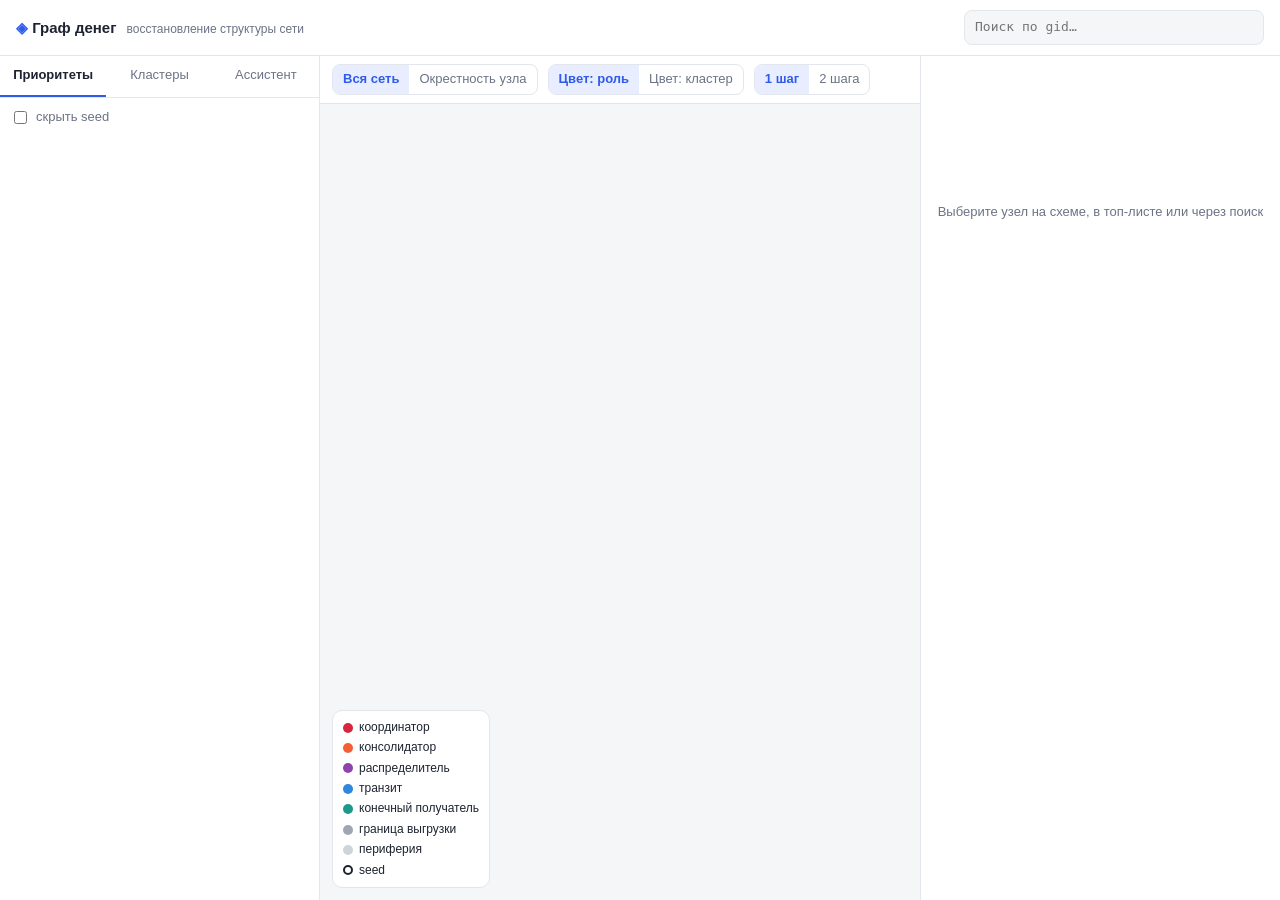
==== frontend/index.html @ f1ef5181 "MVP: пайплайн ролей, FastAPI + PostgreSQL, интерфейс графа" ====
<!doctype html>
<html lang="ru">
<head>
<meta charset="utf-8">
<meta name="viewport" content="width=device-width, initial-scale=1">
<title>Граф денег — AML</title>
<link rel="stylesheet" href="style.css">
</head>
<body>
<header>
  <div class="brand"><span class="logo">◈</span> Граф денег <small>восстановление структуры сети</small></div>
  <div id="stats" class="stats"></div>
  <div class="search">
    <input id="search" placeholder="Поиск по gid…" autocomplete="off">
    <div id="search-results" class="dropdown hidden"></div>
  </div>
</header>

<main>
  <aside class="left">
    <nav class="tabs">
      <button data-tab="top" class="active">Приоритеты</button>
      <button data-tab="clusters">Кластеры</button>
      <button data-tab="chat">Ассистент</button>
    </nav>
    <section id="tab-top" class="tab active">
      <label class="chk"><input type="checkbox" id="hide-seed"> скрыть seed</label>
      <ol id="top-list" class="list"></ol>
    </section>
    <section id="tab-clusters" class="tab">
      <button id="btn-resilience" class="btn wide">Устойчивость: убрать топ-10</button>
      <div id="resilience"></div>
      <div id="cluster-list" class="list"></div>
    </section>
    <section id="tab-chat" class="tab">
      <div id="chat-log" class="chat-log">
        <div class="msg bot">Спросите про сеть: «кто собирает деньги с seed …?», «опиши кластер 2», «что будет, если заблокировать топ-5?»</div>
      </div>
      <form id="chat-form" class="chat-form">
        <input id="chat-input" placeholder="Вопрос по графу…" autocomplete="off">
        <button class="btn">→</button>
      </form>
    </section>
  </aside>

  <section class="center">
    <div class="toolbar">
      <div class="seg" id="mode">
        <button data-mode="full" class="active">Вся сеть</button>
        <button data-mode="ego">Окрестность узла</button>
      </div>
      <div class="seg" id="color-by">
        <button data-c="role" class="active">Цвет: роль</button>
        <button data-c="cluster">Цвет: кластер</button>
      </div>
      <div class="seg" id="hops">
        <button data-h="1" class="active">1 шаг</button>
        <button data-h="2">2 шага</button>
      </div>
      <span id="graph-hint" class="hint"></span>
    </div>
    <div id="cy"></div>
    <div id="legend" class="legend"></div>
  </section>

  <aside class="right" id="card">
    <div class="empty">Выберите узел на схеме, в топ-листе или через поиск</div>
  </aside>
</main>

<script src="vendor/cytoscape.min.js"></script>
<script src="app.js"></script>
</body>
</html>
---- frontend/style.css ----
:root {
  --bg: #f5f6f8; --panel: #ffffff; --ink: #1d2330; --muted: #6b7385; --line: #e3e6ec;
  --accent: #2f5bea; --accent-soft: #e8eeff; --warn: #b54708; --radius: 10px;
  --font: -apple-system, BlinkMacSystemFont, "Segoe UI", Roboto, "Helvetica Neue", Arial, sans-serif;
  --mono: ui-monospace, SFMono-Regular, Menlo, Consolas, monospace;
}
@media (prefers-color-scheme: dark) {
  :root { --bg: #0f1218; --panel: #171b23; --ink: #e6e9ef; --muted: #8b93a7; --line: #262c38;
          --accent: #6d8bff; --accent-soft: #1e2640; --warn: #f79009; }
}
* { box-sizing: border-box; }
html, body { height: 100%; margin: 0; }
body { font: 13px/1.45 var(--font); background: var(--bg); color: var(--ink); display: flex; flex-direction: column; }
button { font: inherit; color: inherit; cursor: pointer; }
input { font: inherit; color: var(--ink); }

header { display: flex; align-items: center; gap: 20px; padding: 10px 16px; background: var(--panel);
         border-bottom: 1px solid var(--line); }
.brand { font-weight: 650; font-size: 15px; white-space: nowrap; }
.brand small { font-weight: 400; color: var(--muted); margin-left: 6px; font-size: 12px; }
.logo { color: var(--accent); }
.stats { display: flex; gap: 14px; color: var(--muted); flex: 1; flex-wrap: wrap; }
.stats b { color: var(--ink); font-variant-numeric: tabular-nums; }
.search { position: relative; width: 300px; }
.search input { width: 100%; padding: 7px 10px; border: 1px solid var(--line); border-radius: 8px; background: var(--bg); font-family: var(--mono); }
.dropdown { position: absolute; top: 36px; left: 0; right: 0; background: var(--panel); border: 1px solid var(--line);
            border-radius: 8px; box-shadow: 0 8px 24px rgba(0,0,0,.12); z-index: 20; max-height: 360px; overflow: auto; }
.dropdown div { padding: 6px 10px; cursor: pointer; display: flex; justify-content: space-between; gap: 8px; }
.dropdown div:hover { background: var(--accent-soft); }
.hidden { display: none; }

main { flex: 1; display: grid; grid-template-columns: 320px 1fr 360px; min-height: 0; }
aside { background: var(--panel); overflow: auto; min-height: 0; }
aside.left { border-right: 1px solid var(--line); display: flex; flex-direction: column; }
aside.right { border-left: 1px solid var(--line); padding: 16px; }
.center { position: relative; display: flex; flex-direction: column; min-height: 0; }
#cy { flex: 1; min-height: 0; }

.tabs { display: flex; border-bottom: 1px solid var(--line); position: sticky; top: 0; background: var(--panel); z-index: 2; }
.tabs button { flex: 1; padding: 10px; border: 0; background: none; color: var(--muted); border-bottom: 2px solid transparent; }
.tabs button.active { color: var(--ink); border-bottom-color: var(--accent); font-weight: 600; }
.tab { display: none; padding: 10px; flex: 1; min-height: 0; }
.tab.active { display: flex; flex-direction: column; gap: 8px; }
.chk { color: var(--muted); display: flex; gap: 6px; align-items: center; }

.list { list-style: none; margin: 0; padding: 0; display: flex; flex-direction: column; gap: 6px; }
.item { padding: 8px 10px; border: 1px solid var(--line); border-radius: var(--radius); cursor: pointer; }
.item:hover, .item.sel { border-color: var(--accent); background: var(--accent-soft); }
.item .row { display: flex; align-items: center; gap: 8px; }
.item .rank { color: var(--muted); font-variant-numeric: tabular-nums; width: 22px; }
.item .gid { font-family: var(--mono); font-size: 12px; }
.item .score { margin-left: auto; font-variant-numeric: tabular-nums; font-weight: 600; }
.item .why { color: var(--muted); font-size: 12px; margin-top: 4px; display: -webkit-box; -webkit-line-clamp: 2; -webkit-box-orient: vertical; overflow: hidden; }
.badge { display: inline-block; padding: 1px 7px; border-radius: 999px; font-size: 11px; font-weight: 600; color: #fff; white-space: nowrap; }
.badge.seed { background: transparent; color: var(--ink); border: 1.5px solid var(--ink); }

.toolbar { display: flex; gap: 10px; padding: 8px 12px; align-items: center; border-bottom: 1px solid var(--line); background: var(--panel); flex-wrap: wrap; }
.seg { display: inline-flex; border: 1px solid var(--line); border-radius: 8px; overflow: hidden; }
.seg button { border: 0; background: none; padding: 5px 10px; color: var(--muted); }
.seg button.active { background: var(--accent-soft); color: var(--accent); font-weight: 600; }
.hint { color: var(--muted); margin-left: auto; }
.legend { position: absolute; left: 12px; bottom: 12px; background: var(--panel); border: 1px solid var(--line);
          border-radius: var(--radius); padding: 8px 10px; display: flex; flex-direction: column; gap: 3px; font-size: 12px; max-height: 45%; overflow: auto; }
.legend span { display: flex; align-items: center; gap: 6px; }
.legend i { width: 10px; height: 10px; border-radius: 50%; display: inline-block; }

.btn { border: 1px solid var(--accent); background: var(--accent); color: #fff; border-radius: 8px; padding: 6px 12px; }
.btn.ghost { background: none; color: var(--accent); }
.btn.wide { width: 100%; }
.btn:disabled { opacity: .5; cursor: wait; }

.empty { color: var(--muted); text-align: center; margin-top: 40%; }
.card h2 { font-family: var(--mono); font-size: 14px; margin: 0 0 6px; word-break: break-all; }
.card .tags { display: flex; gap: 6px; flex-wrap: wrap; margin-bottom: 10px; }
.card .evidence { background: var(--bg); border-left: 3px solid var(--accent); padding: 8px 10px; border-radius: 6px; margin: 8px 0 12px; }
.card .caveat { color: var(--warn); font-size: 12px; margin: -4px 0 10px; }
.metrics { display: grid; grid-template-columns: 1fr 1fr; gap: 6px; margin-bottom: 12px; }
.metrics div { background: var(--bg); border-radius: 8px; padding: 6px 8px; }
.metrics small { display: block; color: var(--muted); font-size: 11px; }
.metrics b { font-variant-numeric: tabular-nums; }
.card h3 { font-size: 12px; text-transform: uppercase; letter-spacing: .04em; color: var(--muted); margin: 14px 0 6px; }
.flows { display: flex; flex-direction: column; gap: 2px; }
.flow { display: flex; gap: 6px; align-items: center; padding: 3px 4px; border-radius: 6px; cursor: pointer; }
.flow:hover { background: var(--accent-soft); }
.flow .gid { font-family: var(--mono); font-size: 11.5px; }
.flow .amt { margin-left: auto; font-variant-numeric: tabular-nums; }
.bars { display: flex; align-items: flex-end; gap: 2px; height: 48px; margin-top: 4px; }
.bars div { flex: 1; border-radius: 2px 2px 0 0; min-height: 1px; }
.ai { background: var(--accent-soft); border-radius: 8px; padding: 10px; white-space: pre-wrap; margin-top: 8px; }

.chat-log { flex: 1; overflow: auto; display: flex; flex-direction: column; gap: 8px; min-height: 200px; }
.msg { padding: 8px 10px; border-radius: 10px; max-width: 95%; white-space: pre-wrap; }
.msg.user { background: var(--accent); color: #fff; align-self: flex-end; }
.msg.bot { background: var(--bg); }
.msg .trace { color: var(--muted); font-size: 11px; margin-top: 4px; }
.msg a, .ai a { color: var(--accent); cursor: pointer; font-family: var(--mono); }
.chat-form { display: flex; gap: 6px; }
.chat-form input { flex: 1; padding: 7px 10px; border: 1px solid var(--line); border-radius: 8px; background: var(--bg); }
.res { background: var(--bg); border-radius: 8px; padding: 8px 10px; font-size: 12px; }
.res b { font-variant-numeric: tabular-nums; }
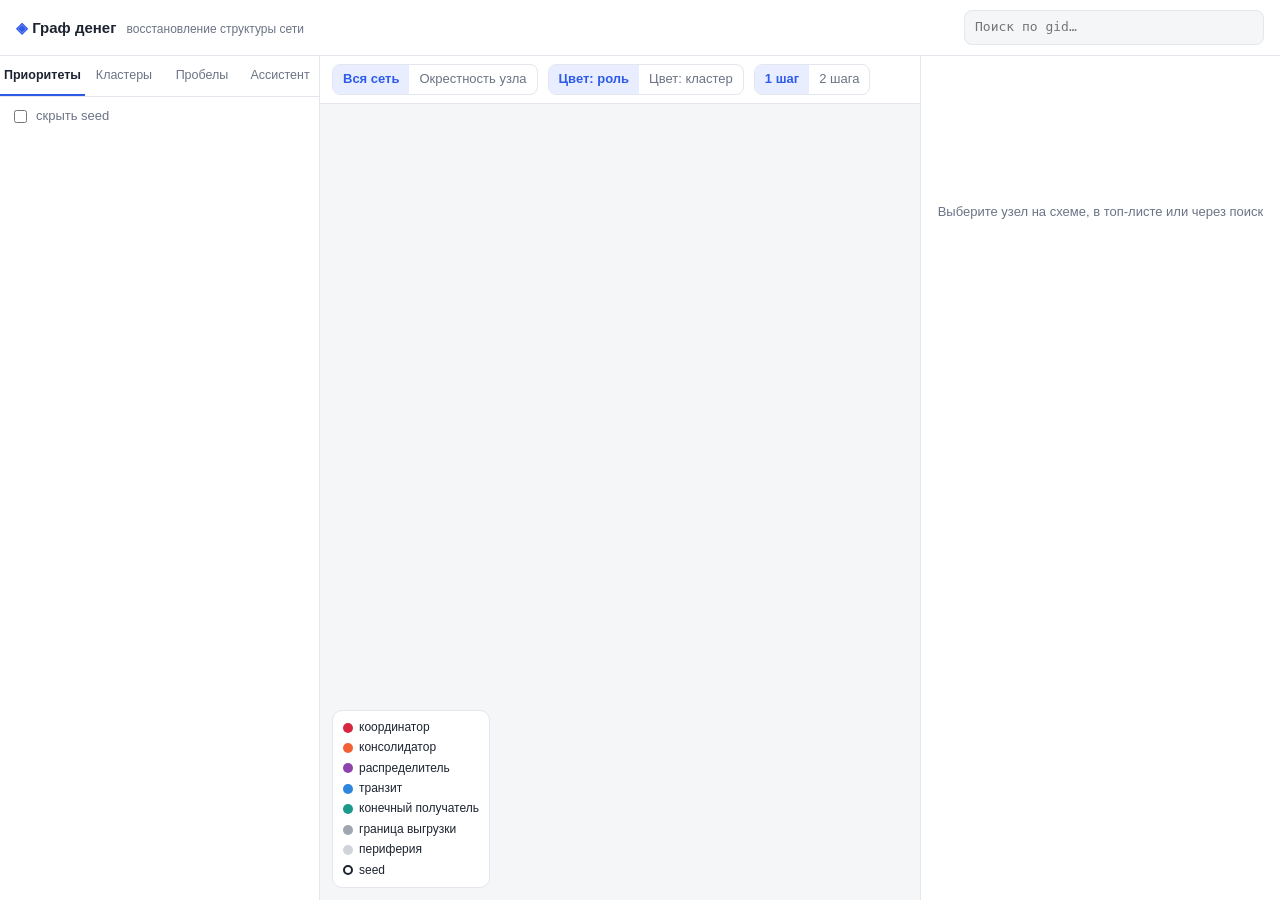
==== commit d0bade25: "Сборщики 2-го уровня, возвратные потоки, оценка полноты, схема решения" ====
--- a/frontend/index.html
+++ b/frontend/index.html
@@ -21,6 +21,7 @@
     <nav class="tabs">
       <button data-tab="top" class="active">Приоритеты</button>
       <button data-tab="clusters">Кластеры</button>
+      <button data-tab="gaps">Пробелы</button>
       <button data-tab="chat">Ассистент</button>
     </nav>
     <section id="tab-top" class="tab active">
@@ -31,6 +32,10 @@
       <button id="btn-resilience" class="btn wide">Устойчивость: убрать топ-10</button>
       <div id="resilience"></div>
       <div id="cluster-list" class="list"></div>
+    </section>
+    <section id="tab-gaps" class="tab">
+      <div class="note">Какие данные запросить следующими, чтобы закрыть белые пятна выгрузки</div>
+      <div id="gaps-list" class="list"></div>
     </section>
     <section id="tab-chat" class="tab">
       <div id="chat-log" class="chat-log">
--- a/frontend/style.css
+++ b/frontend/style.css
@@ -98,3 +98,8 @@
 .chat-form input { flex: 1; padding: 7px 10px; border: 1px solid var(--line); border-radius: 8px; background: var(--bg); }
 .res { background: var(--bg); border-radius: 8px; padding: 8px 10px; font-size: 12px; }
 .res b { font-variant-numeric: tabular-nums; }
+
+.tabs button { padding: 10px 4px; font-size: 12.5px; }
+.note { color: var(--muted); font-size: 12px; }
+.req { font-size: 11px; font-weight: 600; color: var(--warn); }
+.cyc { font-family: var(--mono); font-size: 11px; background: var(--bg); border-radius: 6px; padding: 5px 7px; margin-bottom: 4px; word-break: break-all; }
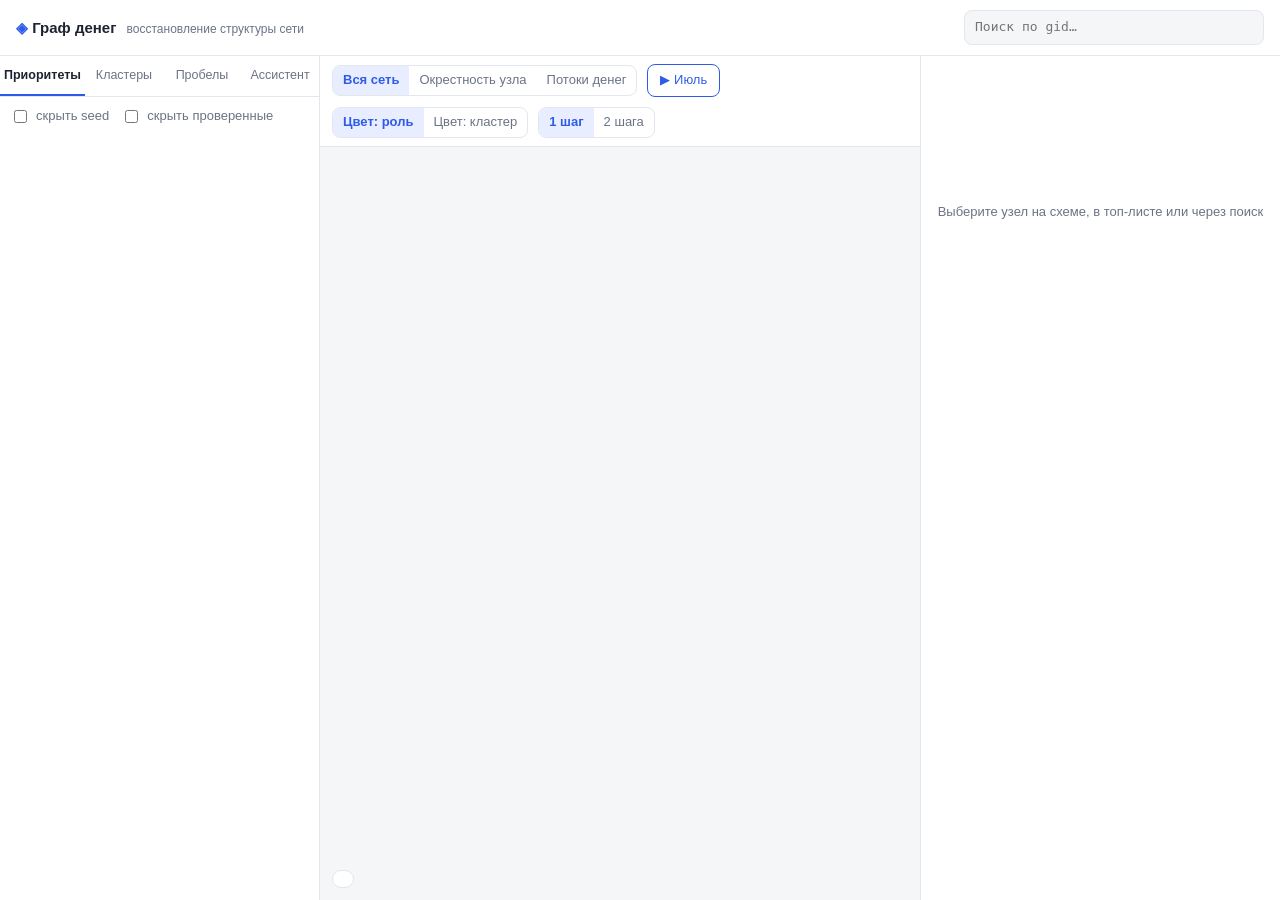
==== commit 916ea3e7: "Устойчивость ролей, валидация, тесты, маршруты, аномалии, проигрыватель, санкей, отметки, режим без " ====
--- a/frontend/index.html
+++ b/frontend/index.html
@@ -25,7 +25,11 @@
       <button data-tab="chat">Ассистент</button>
     </nav>
     <section id="tab-top" class="tab active">
-      <label class="chk"><input type="checkbox" id="hide-seed"> скрыть seed</label>
+      <div style="display:flex;gap:12px;flex-wrap:wrap">
+        <label class="chk"><input type="checkbox" id="hide-seed"> скрыть seed</label>
+        <label class="chk"><input type="checkbox" id="hide-marked"> скрыть проверенные</label>
+      </div>
+      <div id="marks-summary" class="note"></div>
       <ol id="top-list" class="list"></ol>
     </section>
     <section id="tab-clusters" class="tab">
@@ -53,7 +57,9 @@
       <div class="seg" id="mode">
         <button data-mode="full" class="active">Вся сеть</button>
         <button data-mode="ego">Окрестность узла</button>
+        <button data-mode="flows">Потоки денег</button>
       </div>
+      <button class="btn ghost" id="btn-play" title="Проиграть июль по дням">▶ Июль</button>
       <div class="seg" id="color-by">
         <button data-c="role" class="active">Цвет: роль</button>
         <button data-c="cluster">Цвет: кластер</button>
@@ -65,6 +71,15 @@
       <span id="graph-hint" class="hint"></span>
     </div>
     <div id="cy"></div>
+    <div id="sankey" class="sankey hidden"></div>
+    <div id="player" class="player hidden">
+      <button class="btn" id="pl-toggle">▶</button>
+      <input type="range" id="pl-day" min="1" max="31" value="1">
+      <b id="pl-label">1 июля</b>
+      <label class="chk"><input type="checkbox" id="pl-cum"> накопительно</label>
+      <span id="pl-stats" class="hint"></span>
+      <button class="btn ghost" id="pl-close">✕</button>
+    </div>
     <div id="legend" class="legend"></div>
   </section>
 
--- a/frontend/style.css
+++ b/frontend/style.css
@@ -103,3 +103,33 @@
 .note { color: var(--muted); font-size: 12px; }
 .req { font-size: 11px; font-weight: 600; color: var(--warn); }
 .cyc { font-family: var(--mono); font-size: 11px; background: var(--bg); border-radius: 6px; padding: 5px 7px; margin-bottom: 4px; word-break: break-all; }
+
+/* разложение приоритета */
+.decomp { display: flex; flex-direction: column; gap: 4px; margin: 4px 0 12px; }
+.decomp .r { display: grid; grid-template-columns: 130px 1fr 42px; gap: 8px; align-items: center; font-size: 12px; }
+.decomp .t { height: 10px; background: var(--bg); border-radius: 5px; overflow: hidden; }
+.decomp .t i { display: block; height: 100%; border-radius: 5px; }
+.decomp .v { text-align: right; font-variant-numeric: tabular-nums; color: var(--muted); }
+.stab { font-size: 12px; margin: -4px 0 10px; }
+.stab b { font-variant-numeric: tabular-nums; }
+/* отметки аналитика */
+.markbox { border: 1px dashed var(--line); border-radius: 10px; padding: 8px; margin: 10px 0; display: flex; flex-direction: column; gap: 6px; }
+.markbox .row { display: flex; gap: 6px; flex-wrap: wrap; }
+.markbox button { font-size: 12px; padding: 4px 9px; border-radius: 7px; border: 1px solid var(--line); background: var(--panel); }
+.markbox button.on.confirmed { background: #1b998b; color: #fff; border-color: #1b998b; }
+.markbox button.on.review { background: #b54708; color: #fff; border-color: #b54708; }
+.markbox button.on.rejected { background: #6b7385; color: #fff; border-color: #6b7385; }
+.markbox input { padding: 5px 8px; border: 1px solid var(--line); border-radius: 7px; background: var(--bg); }
+.mk { font-size: 13px; }
+/* проигрыватель */
+.player { position: absolute; left: 50%; transform: translateX(-50%); bottom: 14px; background: var(--panel); border: 1px solid var(--line);
+          border-radius: 12px; padding: 8px 12px; display: flex; gap: 10px; align-items: center; box-shadow: 0 6px 24px rgba(0,0,0,.12); z-index: 5; }
+.player input[type=range] { width: 260px; }
+.player #pl-label { min-width: 70px; font-variant-numeric: tabular-nums; }
+/* санкей */
+.sankey { position: absolute; inset: 49px 0 0 0; background: var(--panel); z-index: 4; overflow: auto; }
+.sankey svg { display: block; }
+.sankey text { fill: var(--ink); font-size: 11px; }
+.sankey .muted { fill: var(--muted); }
+.sankey path:hover { opacity: .85 !important; }
+.player.hidden, .sankey.hidden { display: none; }
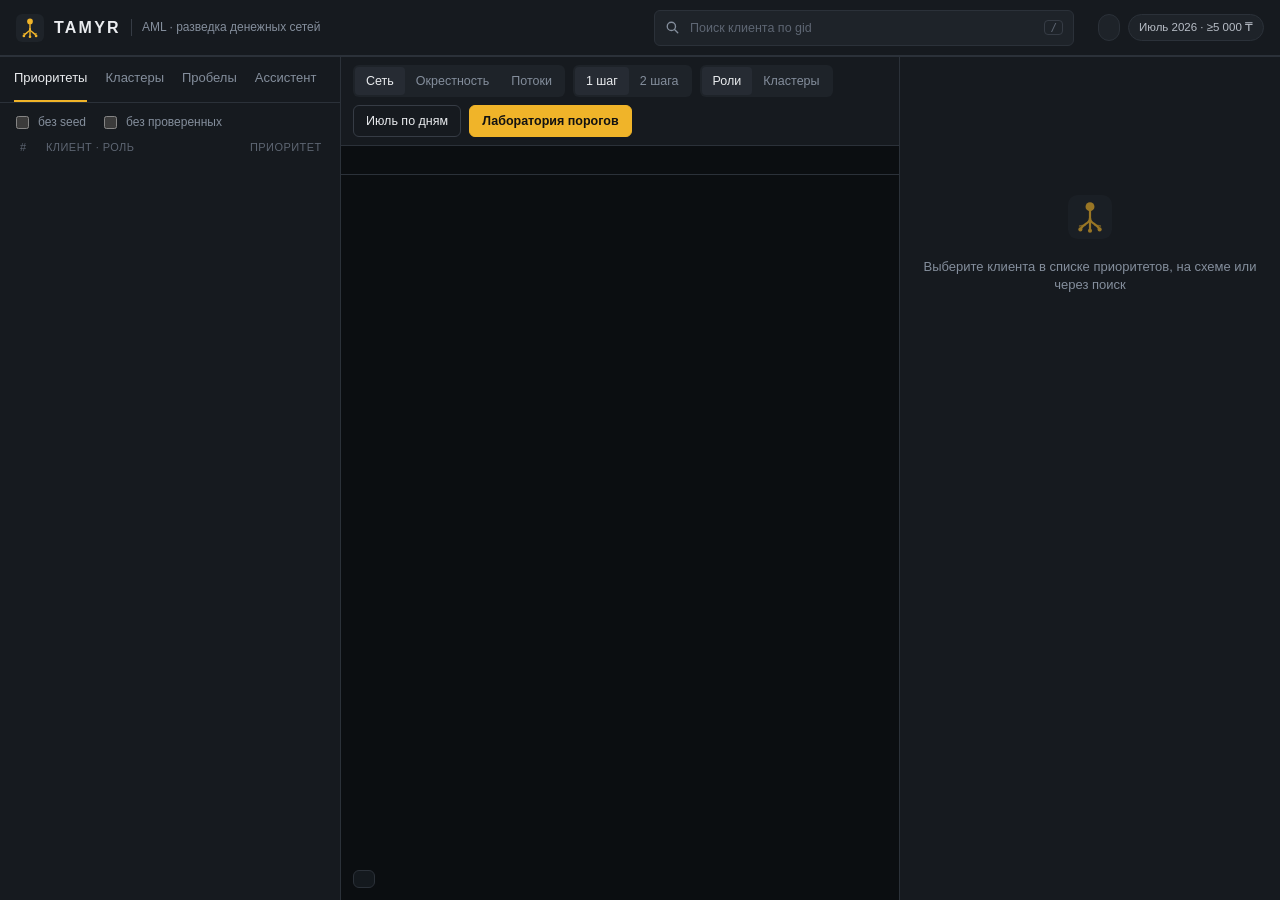
==== commit cf0de56d: "Tamyr: новый дизайн, досье клиента, лаборатория порогов, README" ====
--- a/frontend/index.html
+++ b/frontend/index.html
@@ -3,21 +3,33 @@
 <head>
 <meta charset="utf-8">
 <meta name="viewport" content="width=device-width, initial-scale=1">
-<title>Граф денег — AML</title>
+<title>Tamyr — разведка денежных сетей</title>
+<link rel="icon" href="logo.svg">
 <link rel="stylesheet" href="style.css">
 </head>
 <body>
-<header>
-  <div class="brand"><span class="logo">◈</span> Граф денег <small>восстановление структуры сети</small></div>
-  <div id="stats" class="stats"></div>
+<header class="topbar">
+  <a class="brand" href="/">
+    <img src="logo.svg" alt="" width="28" height="28">
+    <span class="word">TAMYR</span>
+    <span class="sub">AML · разведка денежных сетей</span>
+  </a>
   <div class="search">
-    <input id="search" placeholder="Поиск по gid…" autocomplete="off">
+    <svg viewBox="0 0 20 20" width="15" height="15"><circle cx="8.5" cy="8.5" r="5.5" fill="none" stroke="currentColor" stroke-width="1.8"/><path d="M13 13l4 4" stroke="currentColor" stroke-width="1.8" stroke-linecap="round"/></svg>
+    <input id="search" placeholder="Поиск клиента по gid" autocomplete="off">
+    <kbd>/</kbd>
     <div id="search-results" class="dropdown hidden"></div>
+  </div>
+  <div class="top-right">
+    <span id="storage" class="chip"></span>
+    <span class="chip period">Июль 2026 · ≥5 000 ₸</span>
   </div>
 </header>
 
+<div id="stats" class="ticker"></div>
+
 <main>
-  <aside class="left">
+  <aside class="left panel">
     <nav class="tabs">
       <button data-tab="top" class="active">Приоритеты</button>
       <button data-tab="clusters">Кластеры</button>
@@ -25,69 +37,82 @@
       <button data-tab="chat">Ассистент</button>
     </nav>
     <section id="tab-top" class="tab active">
-      <div style="display:flex;gap:12px;flex-wrap:wrap">
-        <label class="chk"><input type="checkbox" id="hide-seed"> скрыть seed</label>
-        <label class="chk"><input type="checkbox" id="hide-marked"> скрыть проверенные</label>
+      <div class="filters">
+        <label class="chk"><input type="checkbox" id="hide-seed"> без seed</label>
+        <label class="chk"><input type="checkbox" id="hide-marked"> без проверенных</label>
+        <span id="marks-summary" class="note"></span>
       </div>
-      <div id="marks-summary" class="note"></div>
+      <div class="list-head"><span>#</span><span>Клиент · роль</span><span>Приоритет</span></div>
       <ol id="top-list" class="list"></ol>
     </section>
     <section id="tab-clusters" class="tab">
-      <button id="btn-resilience" class="btn wide">Устойчивость: убрать топ-10</button>
+      <button id="btn-resilience" class="btn wide">Устойчивость сети: заблокировать топ-10</button>
       <div id="resilience"></div>
       <div id="cluster-list" class="list"></div>
     </section>
     <section id="tab-gaps" class="tab">
-      <div class="note">Какие данные запросить следующими, чтобы закрыть белые пятна выгрузки</div>
+      <div class="note">Какие выгрузки запросить следующими, чтобы закрыть белые пятна</div>
       <div id="gaps-list" class="list"></div>
     </section>
     <section id="tab-chat" class="tab">
       <div id="chat-log" class="chat-log">
-        <div class="msg bot">Спросите про сеть: «кто собирает деньги с seed …?», «опиши кластер 2», «что будет, если заблокировать топ-5?»</div>
+        <div class="msg bot">Задайте вопрос по графу. Например: «кто собирает деньги с seed …», «опиши кластер 2», «что будет, если заблокировать топ-5». Ответы строятся только на функциях графа.</div>
       </div>
       <form id="chat-form" class="chat-form">
-        <input id="chat-input" placeholder="Вопрос по графу…" autocomplete="off">
-        <button class="btn">→</button>
+        <input id="chat-input" placeholder="Вопрос по сети…" autocomplete="off">
+        <button class="btn">Отправить</button>
       </form>
     </section>
   </aside>
 
-  <section class="center">
+  <section class="center panel">
     <div class="toolbar">
       <div class="seg" id="mode">
-        <button data-mode="full" class="active">Вся сеть</button>
-        <button data-mode="ego">Окрестность узла</button>
-        <button data-mode="flows">Потоки денег</button>
-      </div>
-      <button class="btn ghost" id="btn-play" title="Проиграть июль по дням">▶ Июль</button>
-      <div class="seg" id="color-by">
-        <button data-c="role" class="active">Цвет: роль</button>
-        <button data-c="cluster">Цвет: кластер</button>
+        <button data-mode="full" class="active">Сеть</button>
+        <button data-mode="ego">Окрестность</button>
+        <button data-mode="flows">Потоки</button>
       </div>
       <div class="seg" id="hops">
         <button data-h="1" class="active">1 шаг</button>
         <button data-h="2">2 шага</button>
       </div>
-      <span id="graph-hint" class="hint"></span>
+      <div class="seg" id="color-by">
+        <button data-c="role" class="active">Роли</button>
+        <button data-c="cluster">Кластеры</button>
+      </div>
+      <span class="sep"></span>
+      <button class="btn ghost" id="btn-play">Июль по дням</button>
+      <button class="btn accent" id="btn-lab">Лаборатория порогов</button>
     </div>
+    <div id="graph-hint" class="hint-bar"></div>
     <div id="cy"></div>
     <div id="sankey" class="sankey hidden"></div>
+    <div id="lab" class="lab hidden">
+      <div class="lab-head"><b>Лаборатория порогов</b><span class="note">правила те же, что в пайплайне · пересчёт ≈50 мс</span>
+        <button class="btn ghost sm" id="lab-reset">Сбросить</button><button class="btn ghost sm" id="lab-close">Закрыть</button></div>
+      <div id="lab-knobs" class="lab-knobs"></div>
+      <div id="lab-result" class="lab-result"></div>
+    </div>
     <div id="player" class="player hidden">
-      <button class="btn" id="pl-toggle">▶</button>
+      <button class="btn accent" id="pl-toggle">Играть</button>
       <input type="range" id="pl-day" min="1" max="31" value="1">
       <b id="pl-label">1 июля</b>
       <label class="chk"><input type="checkbox" id="pl-cum"> накопительно</label>
-      <span id="pl-stats" class="hint"></span>
-      <button class="btn ghost" id="pl-close">✕</button>
+      <span id="pl-stats" class="note"></span>
+      <button class="btn ghost sm" id="pl-close">Закрыть</button>
     </div>
     <div id="legend" class="legend"></div>
   </section>
 
-  <aside class="right" id="card">
-    <div class="empty">Выберите узел на схеме, в топ-листе или через поиск</div>
+  <aside class="right panel" id="card">
+    <div class="empty">
+      <img src="logo.svg" width="44" height="44" alt="">
+      <p>Выберите клиента в списке приоритетов, на схеме или через поиск</p>
+    </div>
   </aside>
 </main>
 
+<div id="tip" class="tip hidden"></div>
 <script src="vendor/cytoscape.min.js"></script>
 <script src="app.js"></script>
 </body>
--- a/frontend/style.css
+++ b/frontend/style.css
@@ -1,135 +1,209 @@
+/* Tamyr — тёмная «торговая» тема: плотные таблицы, моноширинные цифры, один янтарный акцент. */
 :root {
-  --bg: #f5f6f8; --panel: #ffffff; --ink: #1d2330; --muted: #6b7385; --line: #e3e6ec;
-  --accent: #2f5bea; --accent-soft: #e8eeff; --warn: #b54708; --radius: 10px;
-  --font: -apple-system, BlinkMacSystemFont, "Segoe UI", Roboto, "Helvetica Neue", Arial, sans-serif;
-  --mono: ui-monospace, SFMono-Regular, Menlo, Consolas, monospace;
-}
-@media (prefers-color-scheme: dark) {
-  :root { --bg: #0f1218; --panel: #171b23; --ink: #e6e9ef; --muted: #8b93a7; --line: #262c38;
-          --accent: #6d8bff; --accent-soft: #1e2640; --warn: #f79009; }
+  --bg: #0B0E11; --panel: #161A1F; --panel-2: #1E2329; --panel-3: #262B33;
+  --line: #2B3139; --line-2: #363C45;
+  --ink: #EAECEF; --ink-2: #B7BDC6; --muted: #848E9C; --dim: #5E6673;
+  --accent: #F0B429; --accent-soft: rgba(240, 180, 41, .12);
+  --in: #2EBD85; --out: #F6465D; --warn: #E8A13A;
+  --r: 6px;
+  --font: "Inter", -apple-system, BlinkMacSystemFont, "Segoe UI", Roboto, "Helvetica Neue", Arial, sans-serif;
+  --mono: "JetBrains Mono", "SF Mono", ui-monospace, Menlo, Consolas, monospace;
+  color-scheme: dark;
 }
 * { box-sizing: border-box; }
 html, body { height: 100%; margin: 0; }
-body { font: 13px/1.45 var(--font); background: var(--bg); color: var(--ink); display: flex; flex-direction: column; }
+body { font: 13px/1.45 var(--font); background: var(--bg); color: var(--ink); display: flex; flex-direction: column; -webkit-font-smoothing: antialiased; }
 button { font: inherit; color: inherit; cursor: pointer; }
 input { font: inherit; color: var(--ink); }
-
-header { display: flex; align-items: center; gap: 20px; padding: 10px 16px; background: var(--panel);
-         border-bottom: 1px solid var(--line); }
-.brand { font-weight: 650; font-size: 15px; white-space: nowrap; }
-.brand small { font-weight: 400; color: var(--muted); margin-left: 6px; font-size: 12px; }
-.logo { color: var(--accent); }
-.stats { display: flex; gap: 14px; color: var(--muted); flex: 1; flex-wrap: wrap; }
-.stats b { color: var(--ink); font-variant-numeric: tabular-nums; }
-.search { position: relative; width: 300px; }
-.search input { width: 100%; padding: 7px 10px; border: 1px solid var(--line); border-radius: 8px; background: var(--bg); font-family: var(--mono); }
-.dropdown { position: absolute; top: 36px; left: 0; right: 0; background: var(--panel); border: 1px solid var(--line);
-            border-radius: 8px; box-shadow: 0 8px 24px rgba(0,0,0,.12); z-index: 20; max-height: 360px; overflow: auto; }
-.dropdown div { padding: 6px 10px; cursor: pointer; display: flex; justify-content: space-between; gap: 8px; }
-.dropdown div:hover { background: var(--accent-soft); }
-.hidden { display: none; }
-
-main { flex: 1; display: grid; grid-template-columns: 320px 1fr 360px; min-height: 0; }
-aside { background: var(--panel); overflow: auto; min-height: 0; }
-aside.left { border-right: 1px solid var(--line); display: flex; flex-direction: column; }
-aside.right { border-left: 1px solid var(--line); padding: 16px; }
-.center { position: relative; display: flex; flex-direction: column; min-height: 0; }
+a { color: var(--accent); }
+::selection { background: var(--accent); color: #111; }
+::-webkit-scrollbar { width: 8px; height: 8px; }
+::-webkit-scrollbar-thumb { background: var(--line-2); border-radius: 8px; }
+::-webkit-scrollbar-track { background: transparent; }
+.num, .gid, .score, .amt { font-family: var(--mono); font-variant-numeric: tabular-nums; }
+.hidden { display: none !important; }
+
+/* ---------- верхняя панель ---------- */
+.topbar { display: flex; align-items: center; gap: 24px; height: 56px; padding: 0 16px; background: var(--panel); border-bottom: 1px solid var(--line); }
+.brand { display: flex; align-items: center; gap: 10px; text-decoration: none; color: var(--ink); white-space: nowrap; }
+.brand .word { font-weight: 800; letter-spacing: .14em; font-size: 16px; }
+.brand .sub { color: var(--muted); font-size: 12px; padding-left: 10px; border-left: 1px solid var(--line-2); }
+.search { position: relative; flex: 0 1 420px; margin-left: auto; display: flex; align-items: center; gap: 8px;
+          background: var(--panel-2); border: 1px solid var(--line); border-radius: var(--r); padding: 0 10px; color: var(--muted); }
+.search:focus-within { border-color: var(--accent); }
+.search input { flex: 1; background: none; border: 0; outline: 0; height: 34px; font-family: var(--mono); font-size: 12.5px; }
+.search input::placeholder { font-family: var(--font); color: var(--dim); }
+kbd { font: 11px var(--mono); color: var(--dim); border: 1px solid var(--line-2); border-radius: 4px; padding: 0 5px; }
+.dropdown { position: absolute; top: 40px; left: 0; right: 0; background: var(--panel-2); border: 1px solid var(--line-2);
+            border-radius: var(--r); box-shadow: 0 12px 32px rgba(0,0,0,.5); z-index: 30; max-height: 380px; overflow: auto; }
+.dropdown div { padding: 8px 12px; cursor: pointer; display: flex; justify-content: space-between; gap: 8px; color: var(--ink); }
+.dropdown div:hover { background: var(--panel-3); }
+.top-right { display: flex; gap: 8px; }
+.chip { font-size: 11.5px; color: var(--ink-2); background: var(--panel-2); border: 1px solid var(--line); border-radius: 999px; padding: 4px 10px; white-space: nowrap; }
+.chip .dot { display: inline-block; width: 6px; height: 6px; border-radius: 50%; background: var(--in); margin-right: 6px; vertical-align: 1px; }
+
+/* ---------- тикер ---------- */
+.ticker { display: flex; background: var(--bg); border-bottom: 1px solid var(--line); overflow-x: auto; }
+.ticker .t { padding: 8px 18px; border-right: 1px solid var(--line); white-space: nowrap; }
+.ticker .t small { display: block; color: var(--muted); font-size: 11px; }
+.ticker .t b { font: 600 14px var(--mono); font-variant-numeric: tabular-nums; }
+.ticker .t b.acc { color: var(--accent); }
+.ticker .t i { font-style: normal; font-size: 11px; color: var(--muted); margin-left: 6px; }
+
+/* ---------- раскладка ---------- */
+main { flex: 1; display: grid; grid-template-columns: 340px 1fr 380px; gap: 1px; background: var(--line); min-height: 0; }
+.panel { background: var(--panel); min-height: 0; }
+aside { overflow: auto; }
+aside.left { display: flex; flex-direction: column; }
+aside.right { padding: 16px; }
+.center { position: relative; display: flex; flex-direction: column; min-height: 0; background: var(--bg); }
 #cy { flex: 1; min-height: 0; }
-
-.tabs { display: flex; border-bottom: 1px solid var(--line); position: sticky; top: 0; background: var(--panel); z-index: 2; }
-.tabs button { flex: 1; padding: 10px; border: 0; background: none; color: var(--muted); border-bottom: 2px solid transparent; }
-.tabs button.active { color: var(--ink); border-bottom-color: var(--accent); font-weight: 600; }
-.tab { display: none; padding: 10px; flex: 1; min-height: 0; }
+.tabs { display: flex; gap: 18px; padding: 0 14px; border-bottom: 1px solid var(--line); position: sticky; top: 0; background: var(--panel); z-index: 2; }
+.tabs button { padding: 12px 0; border: 0; background: none; color: var(--muted); border-bottom: 2px solid transparent; font-weight: 500; }
+.tabs button:hover { color: var(--ink); }
+.tabs button.active { color: var(--ink); border-bottom-color: var(--accent); }
+.tab { display: none; padding: 10px 12px; flex: 1; min-height: 0; }
 .tab.active { display: flex; flex-direction: column; gap: 8px; }
-.chk { color: var(--muted); display: flex; gap: 6px; align-items: center; }
-
-.list { list-style: none; margin: 0; padding: 0; display: flex; flex-direction: column; gap: 6px; }
-.item { padding: 8px 10px; border: 1px solid var(--line); border-radius: var(--radius); cursor: pointer; }
-.item:hover, .item.sel { border-color: var(--accent); background: var(--accent-soft); }
+.filters { display: flex; gap: 14px; align-items: center; flex-wrap: wrap; }
+.chk { color: var(--muted); display: flex; gap: 6px; align-items: center; font-size: 12px; cursor: pointer; }
+.chk input { accent-color: var(--accent); }
+.note { color: var(--muted); font-size: 12px; }
+
+/* ---------- списки (watchlist) ---------- */
+.list-head { display: grid; grid-template-columns: 26px 1fr 70px; font-size: 11px; color: var(--dim); padding: 0 8px; text-transform: uppercase; letter-spacing: .04em; }
+.list-head span:last-child { text-align: right; }
+.list { list-style: none; margin: 0; padding: 0; display: flex; flex-direction: column; }
+.item { padding: 9px 8px; border-bottom: 1px solid var(--line); cursor: pointer; position: relative; }
+.item:hover { background: var(--panel-2); }
+.item.sel { background: var(--panel-2); box-shadow: inset 2px 0 0 var(--accent); }
 .item .row { display: flex; align-items: center; gap: 8px; }
-.item .rank { color: var(--muted); font-variant-numeric: tabular-nums; width: 22px; }
-.item .gid { font-family: var(--mono); font-size: 12px; }
-.item .score { margin-left: auto; font-variant-numeric: tabular-nums; font-weight: 600; }
-.item .why { color: var(--muted); font-size: 12px; margin-top: 4px; display: -webkit-box; -webkit-line-clamp: 2; -webkit-box-orient: vertical; overflow: hidden; }
-.badge { display: inline-block; padding: 1px 7px; border-radius: 999px; font-size: 11px; font-weight: 600; color: #fff; white-space: nowrap; }
-.badge.seed { background: transparent; color: var(--ink); border: 1.5px solid var(--ink); }
-
-.toolbar { display: flex; gap: 10px; padding: 8px 12px; align-items: center; border-bottom: 1px solid var(--line); background: var(--panel); flex-wrap: wrap; }
-.seg { display: inline-flex; border: 1px solid var(--line); border-radius: 8px; overflow: hidden; }
-.seg button { border: 0; background: none; padding: 5px 10px; color: var(--muted); }
-.seg button.active { background: var(--accent-soft); color: var(--accent); font-weight: 600; }
-.hint { color: var(--muted); margin-left: auto; }
-.legend { position: absolute; left: 12px; bottom: 12px; background: var(--panel); border: 1px solid var(--line);
-          border-radius: var(--radius); padding: 8px 10px; display: flex; flex-direction: column; gap: 3px; font-size: 12px; max-height: 45%; overflow: auto; }
-.legend span { display: flex; align-items: center; gap: 6px; }
-.legend i { width: 10px; height: 10px; border-radius: 50%; display: inline-block; }
-
-.btn { border: 1px solid var(--accent); background: var(--accent); color: #fff; border-radius: 8px; padding: 6px 12px; }
-.btn.ghost { background: none; color: var(--accent); }
+.item .rank { color: var(--dim); font: 12px var(--mono); width: 18px; }
+.item .gid { font-size: 12.5px; color: var(--ink); }
+.item .score { margin-left: auto; font-weight: 600; font-size: 13px; }
+.item .why { color: var(--muted); font-size: 11.5px; margin-top: 4px; padding-left: 26px; display: -webkit-box; -webkit-line-clamp: 2; -webkit-box-orient: vertical; overflow: hidden; }
+.item .pbar { margin-left: auto; width: 44px; height: 3px; background: var(--line); border-radius: 2px; }
+.item .pbar + .score { margin-left: 0; }
+.item .pbar i { display: block; height: 100%; background: var(--accent); border-radius: 2px; }
+.badge { display: inline-flex; align-items: center; padding: 1px 7px; border-radius: 4px; font-size: 11px; font-weight: 600; white-space: nowrap; line-height: 18px; }
+.badge.seed { color: var(--ink-2); border: 1px solid var(--line-2); background: transparent; }
+.mk { font: 600 10.5px var(--mono); padding: 1px 5px; border-radius: 3px; }
+.mk.confirmed { color: var(--in); background: rgba(46,189,133,.12); }
+.mk.review { color: var(--accent); background: var(--accent-soft); }
+.mk.rejected { color: var(--muted); background: var(--panel-3); }
+
+/* ---------- панель инструментов ---------- */
+.toolbar { display: flex; gap: 8px; padding: 8px 12px; align-items: center; border-bottom: 1px solid var(--line); background: var(--panel); flex-wrap: wrap; }
+.toolbar .sep { flex: 1; }
+.seg { display: inline-flex; background: var(--panel-2); border-radius: var(--r); padding: 2px; }
+.seg button { border: 0; background: none; padding: 5px 11px; color: var(--muted); border-radius: 4px; font-size: 12.5px; }
+.seg button:hover { color: var(--ink); }
+.seg button.active { background: var(--panel-3); color: var(--ink); }
+.hint-bar { padding: 6px 12px; font-size: 12px; color: var(--muted); border-bottom: 1px solid var(--line); background: var(--bg); min-height: 29px; }
+.legend { position: absolute; left: 12px; bottom: 12px; background: rgba(22,26,31,.92); border: 1px solid var(--line);
+          border-radius: var(--r); padding: 8px 10px; display: flex; flex-direction: column; gap: 4px; font-size: 11.5px; color: var(--ink-2); }
+.legend span { display: flex; align-items: center; gap: 7px; }
+.legend i { width: 9px; height: 9px; border-radius: 2px; display: inline-block; }
+.btn { border: 1px solid var(--line-2); background: var(--panel-3); color: var(--ink); border-radius: var(--r); padding: 6px 12px; font-weight: 500; font-size: 12.5px; }
+.btn:hover { border-color: var(--muted); }
+.btn.accent { background: var(--accent); border-color: var(--accent); color: #111; font-weight: 600; }
+.btn.accent:hover { filter: brightness(1.08); }
+.btn.ghost { background: transparent; }
+.btn.sm { padding: 3px 9px; font-size: 12px; }
 .btn.wide { width: 100%; }
 .btn:disabled { opacity: .5; cursor: wait; }
 
-.empty { color: var(--muted); text-align: center; margin-top: 40%; }
-.card h2 { font-family: var(--mono); font-size: 14px; margin: 0 0 6px; word-break: break-all; }
-.card .tags { display: flex; gap: 6px; flex-wrap: wrap; margin-bottom: 10px; }
-.card .evidence { background: var(--bg); border-left: 3px solid var(--accent); padding: 8px 10px; border-radius: 6px; margin: 8px 0 12px; }
-.card .caveat { color: var(--warn); font-size: 12px; margin: -4px 0 10px; }
-.metrics { display: grid; grid-template-columns: 1fr 1fr; gap: 6px; margin-bottom: 12px; }
-.metrics div { background: var(--bg); border-radius: 8px; padding: 6px 8px; }
+/* ---------- карточка клиента ---------- */
+.empty { color: var(--muted); text-align: center; margin-top: 35%; }
+.empty img { opacity: .6; }
+.card h2 { font: 600 15px var(--mono); margin: 0 0 8px; word-break: break-all; letter-spacing: .02em; }
+.card .tags { display: flex; gap: 5px; flex-wrap: wrap; margin-bottom: 12px; }
+.card .evidence { background: var(--panel-2); border-left: 2px solid var(--accent); padding: 9px 11px; border-radius: 0 var(--r) var(--r) 0; margin: 8px 0 10px; color: var(--ink-2); }
+.card .caveat { color: var(--warn); font-size: 12px; margin: 0 0 6px; }
+.card .caveat.anom { color: #FF9F6B; }
+.metrics { display: grid; grid-template-columns: 1fr 1fr; gap: 1px; background: var(--line); border: 1px solid var(--line); border-radius: var(--r); overflow: hidden; margin-bottom: 12px; }
+.metrics div { background: var(--panel); padding: 7px 9px; }
 .metrics small { display: block; color: var(--muted); font-size: 11px; }
-.metrics b { font-variant-numeric: tabular-nums; }
-.card h3 { font-size: 12px; text-transform: uppercase; letter-spacing: .04em; color: var(--muted); margin: 14px 0 6px; }
-.flows { display: flex; flex-direction: column; gap: 2px; }
-.flow { display: flex; gap: 6px; align-items: center; padding: 3px 4px; border-radius: 6px; cursor: pointer; }
-.flow:hover { background: var(--accent-soft); }
-.flow .gid { font-family: var(--mono); font-size: 11.5px; }
-.flow .amt { margin-left: auto; font-variant-numeric: tabular-nums; }
+.metrics b { font: 600 13px var(--mono); font-variant-numeric: tabular-nums; }
+.card h3 { font-size: 11px; text-transform: uppercase; letter-spacing: .06em; color: var(--muted); margin: 16px 0 7px; font-weight: 600; }
+.actions { display: flex; gap: 6px; flex-wrap: wrap; }
+.flows { display: flex; flex-direction: column; }
+.flow { display: flex; gap: 7px; align-items: center; padding: 5px 4px; border-bottom: 1px solid var(--line); cursor: pointer; }
+.flow:hover { background: var(--panel-2); }
+.flow .dir { font: 11px var(--mono); width: 12px; }
+.flow .dir.in { color: var(--in); } .flow .dir.out { color: var(--out); }
+.flow .gid { font-size: 12px; }
+.flow .amt { margin-left: auto; font-size: 12px; }
 .bars { display: flex; align-items: flex-end; gap: 2px; height: 48px; margin-top: 4px; }
 .bars div { flex: 1; border-radius: 2px 2px 0 0; min-height: 1px; }
-.ai { background: var(--accent-soft); border-radius: 8px; padding: 10px; white-space: pre-wrap; margin-top: 8px; }
-
+.ai { background: var(--panel-2); border: 1px solid var(--line); border-radius: var(--r); padding: 10px; white-space: pre-wrap; margin-top: 8px; color: var(--ink-2); }
+.cyc { font: 11.5px var(--mono); background: var(--panel-2); border-radius: 4px; padding: 6px 8px; margin-bottom: 4px; word-break: break-all; color: var(--ink-2); }
+.cyc a, .msg a, .ai a { color: var(--accent); cursor: pointer; text-decoration: none; }
+.stab { font-size: 12px; margin: 0 0 6px; color: var(--ink-2); }
+.stab b { font-family: var(--mono); }
+.decomp { display: flex; flex-direction: column; gap: 6px; margin: 4px 0 12px; }
+.decomp .r { display: grid; grid-template-columns: 124px 1fr 40px; gap: 8px; align-items: center; font-size: 12px; color: var(--ink-2); }
+.decomp .t { height: 6px; background: var(--panel-3); border-radius: 3px; overflow: hidden; }
+.decomp .t i { display: block; height: 100%; border-radius: 3px; }
+.decomp .v { text-align: right; font: 12px var(--mono); color: var(--ink); }
+.markbox { background: var(--panel-2); border: 1px solid var(--line); border-radius: var(--r); padding: 10px; margin: 12px 0; display: flex; flex-direction: column; gap: 8px; }
+.markbox .row { display: flex; gap: 6px; flex-wrap: wrap; align-items: center; }
+.markbox .lbl { font-size: 11px; text-transform: uppercase; letter-spacing: .06em; color: var(--muted); width: 100%; }
+.markbox button { font-size: 12px; padding: 4px 10px; border-radius: 4px; border: 1px solid var(--line-2); background: var(--panel); color: var(--ink-2); }
+.markbox button.on.confirmed { background: rgba(46,189,133,.15); color: var(--in); border-color: var(--in); }
+.markbox button.on.review { background: var(--accent-soft); color: var(--accent); border-color: var(--accent); }
+.markbox button.on.rejected { background: var(--panel-3); color: var(--ink); border-color: var(--muted); }
+.markbox input { padding: 6px 9px; border: 1px solid var(--line-2); border-radius: 4px; background: var(--panel); outline: 0; }
+.markbox input:focus { border-color: var(--accent); }
+
+/* ---------- чат ---------- */
 .chat-log { flex: 1; overflow: auto; display: flex; flex-direction: column; gap: 8px; min-height: 200px; }
-.msg { padding: 8px 10px; border-radius: 10px; max-width: 95%; white-space: pre-wrap; }
-.msg.user { background: var(--accent); color: #fff; align-self: flex-end; }
-.msg.bot { background: var(--bg); }
-.msg .trace { color: var(--muted); font-size: 11px; margin-top: 4px; }
-.msg a, .ai a { color: var(--accent); cursor: pointer; font-family: var(--mono); }
+.msg { padding: 9px 11px; border-radius: var(--r); max-width: 95%; white-space: pre-wrap; font-size: 12.5px; }
+.msg.user { background: var(--accent); color: #111; align-self: flex-end; }
+.msg.bot { background: var(--panel-2); color: var(--ink-2); border: 1px solid var(--line); }
+.msg .trace { color: var(--dim); font: 10.5px var(--mono); margin-top: 6px; }
 .chat-form { display: flex; gap: 6px; }
-.chat-form input { flex: 1; padding: 7px 10px; border: 1px solid var(--line); border-radius: 8px; background: var(--bg); }
-.res { background: var(--bg); border-radius: 8px; padding: 8px 10px; font-size: 12px; }
-.res b { font-variant-numeric: tabular-nums; }
-
-.tabs button { padding: 10px 4px; font-size: 12.5px; }
-.note { color: var(--muted); font-size: 12px; }
-.req { font-size: 11px; font-weight: 600; color: var(--warn); }
-.cyc { font-family: var(--mono); font-size: 11px; background: var(--bg); border-radius: 6px; padding: 5px 7px; margin-bottom: 4px; word-break: break-all; }
-
-/* разложение приоритета */
-.decomp { display: flex; flex-direction: column; gap: 4px; margin: 4px 0 12px; }
-.decomp .r { display: grid; grid-template-columns: 130px 1fr 42px; gap: 8px; align-items: center; font-size: 12px; }
-.decomp .t { height: 10px; background: var(--bg); border-radius: 5px; overflow: hidden; }
-.decomp .t i { display: block; height: 100%; border-radius: 5px; }
-.decomp .v { text-align: right; font-variant-numeric: tabular-nums; color: var(--muted); }
-.stab { font-size: 12px; margin: -4px 0 10px; }
-.stab b { font-variant-numeric: tabular-nums; }
-/* отметки аналитика */
-.markbox { border: 1px dashed var(--line); border-radius: 10px; padding: 8px; margin: 10px 0; display: flex; flex-direction: column; gap: 6px; }
-.markbox .row { display: flex; gap: 6px; flex-wrap: wrap; }
-.markbox button { font-size: 12px; padding: 4px 9px; border-radius: 7px; border: 1px solid var(--line); background: var(--panel); }
-.markbox button.on.confirmed { background: #1b998b; color: #fff; border-color: #1b998b; }
-.markbox button.on.review { background: #b54708; color: #fff; border-color: #b54708; }
-.markbox button.on.rejected { background: #6b7385; color: #fff; border-color: #6b7385; }
-.markbox input { padding: 5px 8px; border: 1px solid var(--line); border-radius: 7px; background: var(--bg); }
-.mk { font-size: 13px; }
-/* проигрыватель */
-.player { position: absolute; left: 50%; transform: translateX(-50%); bottom: 14px; background: var(--panel); border: 1px solid var(--line);
-          border-radius: 12px; padding: 8px 12px; display: flex; gap: 10px; align-items: center; box-shadow: 0 6px 24px rgba(0,0,0,.12); z-index: 5; }
-.player input[type=range] { width: 260px; }
-.player #pl-label { min-width: 70px; font-variant-numeric: tabular-nums; }
-/* санкей */
-.sankey { position: absolute; inset: 49px 0 0 0; background: var(--panel); z-index: 4; overflow: auto; }
+.chat-form input { flex: 1; padding: 7px 10px; border: 1px solid var(--line-2); border-radius: var(--r); background: var(--panel-2); outline: 0; }
+.chat-form input:focus { border-color: var(--accent); }
+.res { background: var(--panel-2); border: 1px solid var(--line); border-radius: var(--r); padding: 10px; font-size: 12px; color: var(--ink-2); }
+.res b { font-family: var(--mono); color: var(--ink); }
+.req { font-size: 10.5px; font-weight: 600; color: var(--accent); text-transform: uppercase; letter-spacing: .04em; }
+
+/* ---------- проигрыватель ---------- */
+.player { position: absolute; left: 50%; transform: translateX(-50%); bottom: 14px; background: var(--panel-2); border: 1px solid var(--line-2);
+          border-radius: 8px; padding: 8px 12px; display: flex; gap: 12px; align-items: center; box-shadow: 0 10px 30px rgba(0,0,0,.5); z-index: 5; }
+.player input[type=range] { width: 260px; accent-color: var(--accent); }
+.player #pl-label { min-width: 72px; font-family: var(--mono); }
+
+/* ---------- санкей ---------- */
+.sankey { position: absolute; inset: 84px 0 0 0; background: var(--bg); z-index: 4; overflow: auto; }
 .sankey svg { display: block; }
-.sankey text { fill: var(--ink); font-size: 11px; }
+.sankey text { fill: var(--ink-2); font-size: 11px; font-family: var(--font); }
 .sankey .muted { fill: var(--muted); }
-.sankey path:hover { opacity: .85 !important; }
-.player.hidden, .sankey.hidden { display: none; }
+.sankey path:hover { opacity: .8 !important; }
+
+/* ---------- лаборатория порогов ---------- */
+.lab { position: absolute; top: 84px; right: 0; bottom: 0; width: 420px; background: var(--panel); border-left: 1px solid var(--line);
+       z-index: 6; display: flex; flex-direction: column; box-shadow: -12px 0 30px rgba(0,0,0,.4); }
+.lab-head { display: flex; align-items: center; gap: 8px; padding: 12px 14px; border-bottom: 1px solid var(--line); flex-wrap: wrap; }
+.lab-head b { font-size: 14px; }
+.lab-head .note { flex-basis: 100%; order: 3; }
+.lab-head .btn:first-of-type { margin-left: auto; }
+.lab-knobs { padding: 10px 14px; display: flex; flex-direction: column; gap: 10px; border-bottom: 1px solid var(--line); }
+.knob label { display: flex; justify-content: space-between; font-size: 12px; color: var(--ink-2); }
+.knob label b { font-family: var(--mono); color: var(--ink); }
+.knob label b.chg { color: var(--accent); }
+.knob input { width: 100%; accent-color: var(--accent); }
+.lab-result { padding: 12px 14px; overflow: auto; flex: 1; }
+.cmp { display: grid; grid-template-columns: 112px 1fr 76px; gap: 8px; align-items: center; font-size: 12px; margin-bottom: 6px; }
+.cmp .tr { position: relative; height: 12px; }
+.cmp .tr i { position: absolute; left: 0; height: 5px; border-radius: 3px; }
+.cmp .tr i.b { top: 0; background: var(--line-2); }
+.cmp .tr i.n { top: 7px; }
+.cmp .v { text-align: right; font: 12px var(--mono); }
+.cmp .v .up { color: var(--in); } .cmp .v .dn { color: var(--out); }
+.trans { font: 12px var(--mono); color: var(--ink-2); padding: 4px 0; border-bottom: 1px solid var(--line); display: flex; gap: 8px; cursor: pointer; }
+.trans b { margin-left: auto; color: var(--ink); }
+
+/* ---------- подсказка ---------- */
+.tip { position: fixed; z-index: 50; pointer-events: none; background: var(--panel-3); border: 1px solid var(--line-2); color: var(--ink);
+       padding: 6px 9px; border-radius: 5px; font-size: 12px; box-shadow: 0 6px 18px rgba(0,0,0,.5); max-width: 280px; }
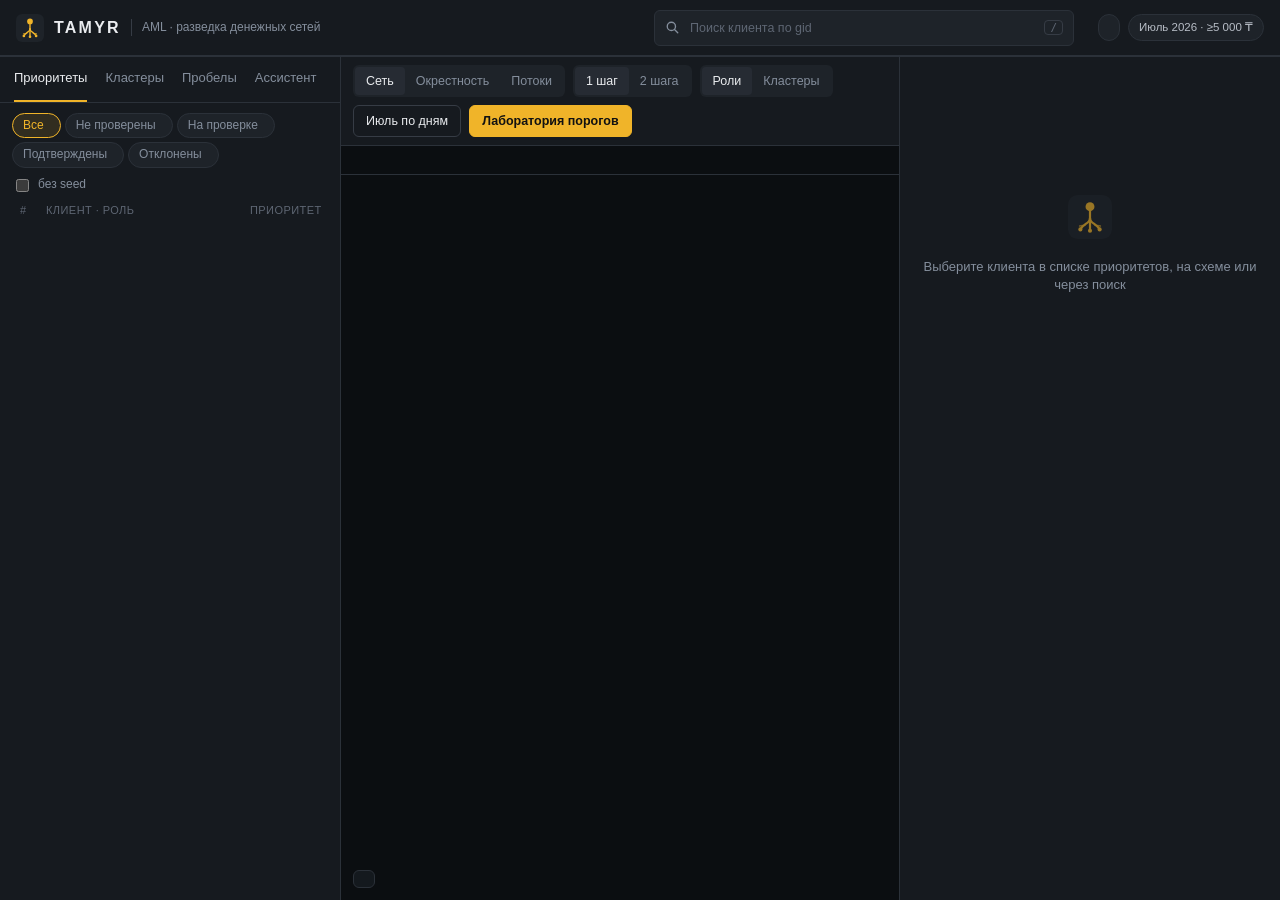
==== commit 6ffcb507: "Исправления по аудиту: fast_share, формулировки, всплески, валидация API; вкладки статусов" ====
--- a/frontend/index.html
+++ b/frontend/index.html
@@ -37,9 +37,15 @@
       <button data-tab="chat">Ассистент</button>
     </nav>
     <section id="tab-top" class="tab active">
+      <div class="status-tabs" id="status-tabs">
+        <button data-st="all" class="active">Все<span></span></button>
+        <button data-st="none">Не проверены<span></span></button>
+        <button data-st="review">На проверке<span></span></button>
+        <button data-st="confirmed">Подтверждены<span></span></button>
+        <button data-st="rejected">Отклонены<span></span></button>
+      </div>
       <div class="filters">
         <label class="chk"><input type="checkbox" id="hide-seed"> без seed</label>
-        <label class="chk"><input type="checkbox" id="hide-marked"> без проверенных</label>
         <span id="marks-summary" class="note"></span>
       </div>
       <div class="list-head"><span>#</span><span>Клиент · роль</span><span>Приоритет</span></div>
--- a/frontend/style.css
+++ b/frontend/style.css
@@ -207,3 +207,15 @@
 /* ---------- подсказка ---------- */
 .tip { position: fixed; z-index: 50; pointer-events: none; background: var(--panel-3); border: 1px solid var(--line-2); color: var(--ink);
        padding: 6px 9px; border-radius: 5px; font-size: 12px; box-shadow: 0 6px 18px rgba(0,0,0,.5); max-width: 280px; }
+
+/* вкладки статусов проверки */
+.status-tabs { display: flex; flex-wrap: wrap; gap: 4px; }
+.status-tabs button { border: 1px solid var(--line); background: var(--panel-2); color: var(--muted); border-radius: 999px; padding: 3px 10px; font-size: 12px; display: inline-flex; gap: 6px; align-items: center; }
+.status-tabs button:hover { color: var(--ink); border-color: var(--line-2); }
+.status-tabs button span { font: 600 11px var(--mono); color: var(--dim); }
+.status-tabs button.active { background: var(--accent-soft); border-color: var(--accent); color: var(--accent); }
+.status-tabs button.active span { color: var(--accent); }
+.status-tabs button[data-st=confirmed].active { background: rgba(46,189,133,.12); border-color: var(--in); color: var(--in); }
+.status-tabs button[data-st=confirmed].active span { color: var(--in); }
+.status-tabs button[data-st=rejected].active { background: var(--panel-3); border-color: var(--muted); color: var(--ink); }
+.empty-list { color: var(--muted); font-size: 12px; padding: 18px 8px; text-align: center; }
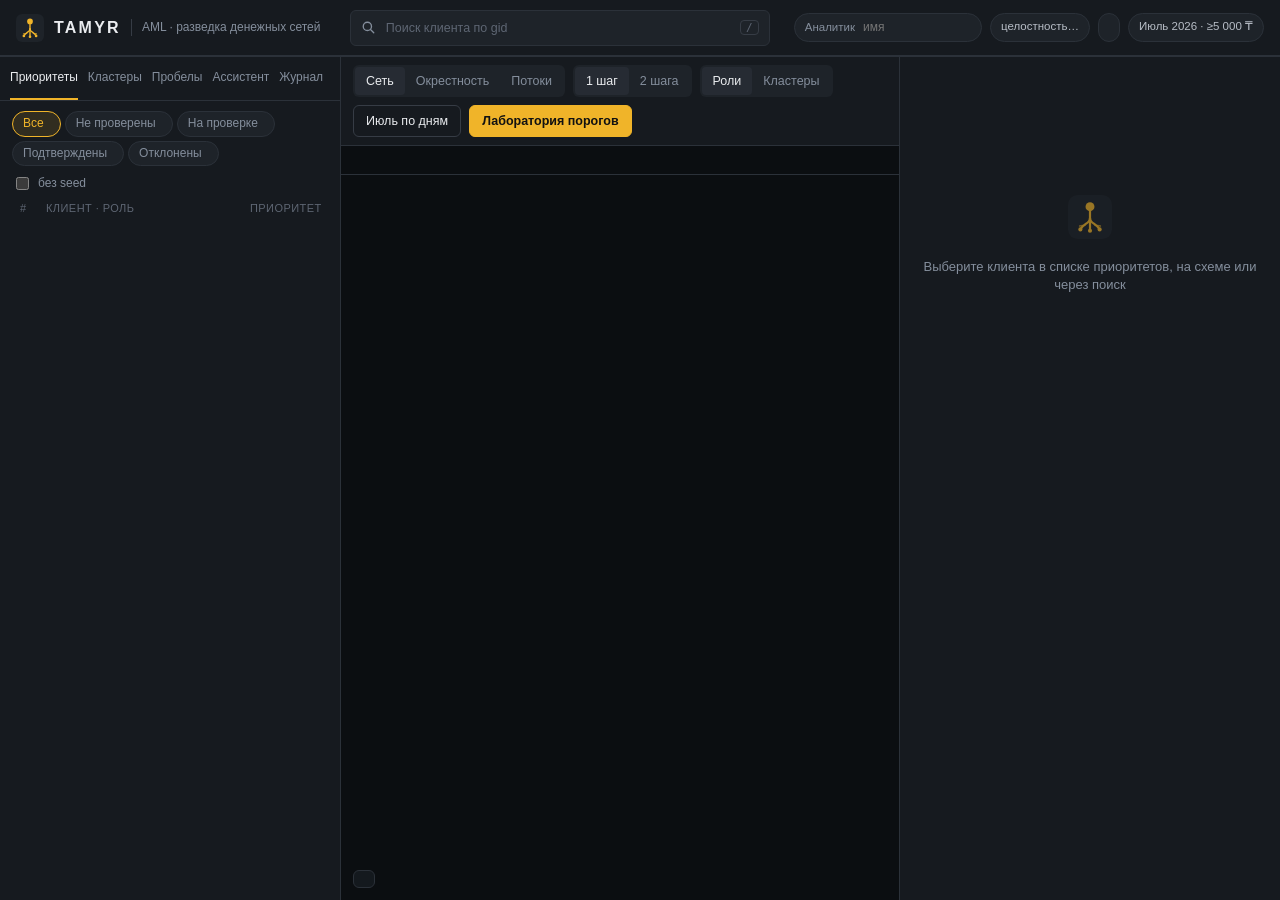
==== commit 50854d5b: "Безопасность и комплаенс: псевдонимизация LLM, журнал с хеш-цепочкой, целостность, CSP" ====
--- a/frontend/index.html
+++ b/frontend/index.html
@@ -21,6 +21,9 @@
     <div id="search-results" class="dropdown hidden"></div>
   </div>
   <div class="top-right">
+    <label class="chip analyst" title="Имя попадает в журнал действий">Аналитик
+      <input id="analyst" placeholder="имя" maxlength="64" autocomplete="off"></label>
+    <span id="integrity" class="chip" title="Сверка данных, конфига и кода с отпечатками SHA-256">целостность…</span>
     <span id="storage" class="chip"></span>
     <span class="chip period">Июль 2026 · ≥5 000 ₸</span>
   </div>
@@ -35,6 +38,7 @@
       <button data-tab="clusters">Кластеры</button>
       <button data-tab="gaps">Пробелы</button>
       <button data-tab="chat">Ассистент</button>
+      <button data-tab="audit">Журнал</button>
     </nav>
     <section id="tab-top" class="tab active">
       <div class="status-tabs" id="status-tabs">
@@ -59,6 +63,11 @@
     <section id="tab-gaps" class="tab">
       <div class="note">Какие выгрузки запросить следующими, чтобы закрыть белые пятна</div>
       <div id="gaps-list" class="list"></div>
+    </section>
+    <section id="tab-audit" class="tab">
+      <div id="audit-status" class="res"></div>
+      <div class="note">Кто, когда и что смотрел или менял. Каждая запись содержит хеш предыдущей — правку задним числом видно при проверке.</div>
+      <div id="audit-list" class="list"></div>
     </section>
     <section id="tab-chat" class="tab">
       <div id="chat-log" class="chat-log">
@@ -120,6 +129,7 @@
 
 <div id="tip" class="tip hidden"></div>
 <script src="vendor/cytoscape.min.js"></script>
+<script src="net.js"></script>
 <script src="app.js"></script>
 </body>
 </html>
--- a/frontend/style.css
+++ b/frontend/style.css
@@ -219,3 +219,24 @@
 .status-tabs button[data-st=confirmed].active span { color: var(--in); }
 .status-tabs button[data-st=rejected].active { background: var(--panel-3); border-color: var(--muted); color: var(--ink); }
 .empty-list { color: var(--muted); font-size: 12px; padding: 18px 8px; text-align: center; }
+
+/* безопасность: аналитик, целостность, журнал, токен */
+.chip.analyst { display: inline-flex; align-items: center; gap: 6px; color: var(--muted); }
+.chip.analyst input { background: none; border: 0; outline: 0; color: var(--ink); width: 110px; font-size: 12px; }
+.chip.ok { color: var(--in); border-color: rgba(46,189,133,.4); }
+.chip.bad { color: var(--out); border-color: rgba(246,70,93,.5); }
+.tabs { gap: 14px; }
+.aud { padding: 7px 4px; border-bottom: 1px solid var(--line); font-size: 12px; }
+.aud .h { display: flex; gap: 8px; color: var(--ink-2); }
+.aud .h b { color: var(--ink); font-weight: 600; }
+.aud .h .ts { margin-left: auto; color: var(--dim); font: 11px var(--mono); }
+.aud .d { color: var(--muted); font-size: 11.5px; margin-top: 2px; word-break: break-word; }
+.aud .hash { font: 10px var(--mono); color: var(--dim); }
+.token-box { position: fixed; inset: 0; background: rgba(0,0,0,.6); z-index: 100; display: flex; align-items: center; justify-content: center; }
+.token-box form { background: var(--panel); border: 1px solid var(--line-2); border-radius: 8px; padding: 20px; display: flex; flex-direction: column; gap: 10px; width: 320px; }
+.token-box input { padding: 8px 10px; background: var(--panel-2); border: 1px solid var(--line-2); border-radius: 6px; outline: 0; }
+/* 5 вкладок в левой панели: без горизонтального сдвига колонки */
+aside.left { overflow-x: hidden; }
+.tabs { gap: 10px; padding: 0 10px; overflow-x: auto; scrollbar-width: none; }
+.tabs::-webkit-scrollbar { display: none; }
+.tabs button { font-size: 12px; white-space: nowrap; }
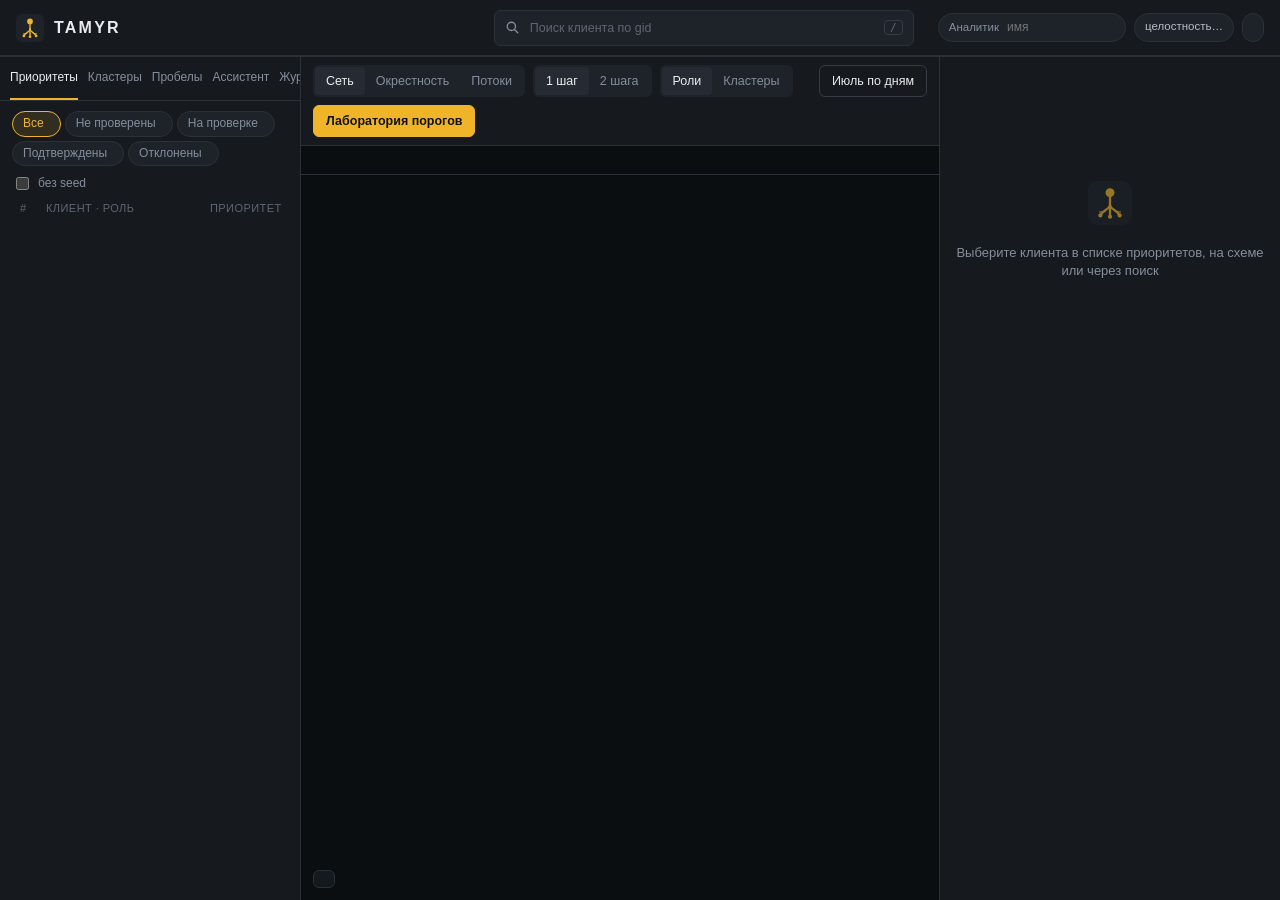
==== commit b23bd816: "Адаптивный интерфейс: планшет и телефон" ====
--- a/frontend/index.html
+++ b/frontend/index.html
@@ -31,7 +31,7 @@
 
 <div id="stats" class="ticker"></div>
 
-<main>
+<main id="main" class="view-list">
   <aside class="left panel">
     <nav class="tabs">
       <button data-tab="top" class="active">Приоритеты</button>
@@ -127,6 +127,12 @@
   </aside>
 </main>
 
+<nav class="mobile-nav" id="mobile-nav">
+  <button data-view="list" class="active"><svg viewBox="0 0 24 24" width="20" height="20"><path d="M4 6h16M4 12h16M4 18h10" stroke="currentColor" stroke-width="2" fill="none" stroke-linecap="round"/></svg>Список</button>
+  <button data-view="graph"><svg viewBox="0 0 24 24" width="20" height="20"><circle cx="6" cy="6" r="2.5" fill="currentColor"/><circle cx="18" cy="8" r="2.5" fill="currentColor"/><circle cx="11" cy="18" r="2.5" fill="currentColor"/><path d="M6 6l12 2M6 6l5 12M18 8l-7 10" stroke="currentColor" stroke-width="1.5"/></svg>Сеть</button>
+  <button data-view="card"><svg viewBox="0 0 24 24" width="20" height="20"><rect x="4" y="3" width="16" height="18" rx="3" stroke="currentColor" stroke-width="2" fill="none"/><path d="M8 8h8M8 12h8M8 16h5" stroke="currentColor" stroke-width="2" stroke-linecap="round"/></svg>Клиент</button>
+</nav>
+<div id="drawer-backdrop" class="drawer-backdrop"></div>
 <div id="tip" class="tip hidden"></div>
 <script src="vendor/cytoscape.min.js"></script>
 <script src="net.js"></script>
--- a/frontend/style.css
+++ b/frontend/style.css
@@ -240,3 +240,69 @@
 .tabs { gap: 10px; padding: 0 10px; overflow-x: auto; scrollbar-width: none; }
 .tabs::-webkit-scrollbar { display: none; }
 .tabs button { font-size: 12px; white-space: nowrap; }
+
+/* =================== АДАПТИВ =================== */
+.mobile-nav, .card-close, .drawer-backdrop { display: none; }
+
+/* ноутбук */
+@media (max-width: 1280px) {
+  main { grid-template-columns: 300px 1fr 340px; }
+  .brand .sub { display: none; }
+  .chip.period { display: none; }
+}
+
+/* планшет: карточка клиента — выезжающая панель справа */
+@media (max-width: 1100px) {
+  main { grid-template-columns: 300px 1fr; }
+  aside.right { position: fixed; top: 0; right: 0; bottom: 0; width: min(420px, 92vw); z-index: 40;
+                transform: translateX(100%); transition: transform .22s ease; box-shadow: -16px 0 40px rgba(0,0,0,.5); }
+  main.card-open aside.right { transform: none; }
+  main.card-open ~ .drawer-backdrop { display: block; position: fixed; inset: 0; background: rgba(0,0,0,.45); z-index: 39; }
+  .card-close { display: inline-flex; float: right; margin: -4px -4px 0 8px; }
+  #storage { display: none; }
+  .lab { width: min(420px, 100%); }
+  .toolbar .btn { padding: 5px 9px; }
+}
+
+/* телефон: одна колонка и нижняя навигация */
+@media (max-width: 760px) {
+  body { height: 100dvh; }
+  .topbar { flex-wrap: wrap; height: auto; gap: 8px; padding: 8px 12px; }
+  .brand .word { font-size: 15px; }
+  .search { order: 3; flex: 1 1 100%; margin: 0; }
+  .top-right { margin-left: auto; }
+  .chip.analyst input { width: 80px; }
+  #integrity { max-width: 120px; overflow: hidden; text-overflow: ellipsis; }
+  .ticker .t { padding: 6px 12px; }
+  .ticker .t b { font-size: 13px; }
+  main { grid-template-columns: 1fr; padding-bottom: 60px; }
+  main > aside.left, main > .center { display: none; }
+  main.view-list > aside.left { display: flex; }
+  main.view-graph > .center { display: flex; }
+  main.view-card > aside.right { transform: none; }
+  aside.right { position: static; width: auto; transform: none !important; box-shadow: none; display: none; }
+  main.view-card > aside.right { display: block; }
+  main.card-open ~ .drawer-backdrop { display: none; }
+  .card-close { display: none; }
+  .mobile-nav { display: flex; position: fixed; left: 0; right: 0; bottom: 0; height: 60px; z-index: 45;
+                background: var(--panel); border-top: 1px solid var(--line); padding-bottom: env(safe-area-inset-bottom); }
+  .mobile-nav button { flex: 1; border: 0; background: none; color: var(--muted); display: flex; flex-direction: column;
+                       align-items: center; justify-content: center; gap: 3px; font-size: 11px; }
+  .mobile-nav button.active { color: var(--accent); }
+  .toolbar { gap: 6px; padding: 6px 8px; overflow-x: auto; flex-wrap: nowrap; }
+  .toolbar .sep { display: none; }
+  .seg button { padding: 5px 8px; font-size: 12px; white-space: nowrap; }
+  .toolbar .btn { white-space: nowrap; }
+  .hint-bar { font-size: 11px; }
+  .legend { display: none; }
+  .lab { top: 0; width: 100%; position: fixed; bottom: 60px; z-index: 44; }
+  .sankey { inset: 84px 0 0 0; }
+  .player { left: 8px; right: 8px; transform: none; bottom: 70px; flex-wrap: wrap; gap: 8px; }
+  .player input[type=range] { width: 100%; order: 5; }
+  .metrics { grid-template-columns: 1fr 1fr; }
+  .decomp .r { grid-template-columns: 104px 1fr 36px; }
+  .item .why { -webkit-line-clamp: 3; }
+  .tip { display: none; }
+}
+.item .gid { white-space: nowrap; }
+@media (max-width: 1100px) and (min-width: 761px) { .item .pbar { display: none; } }
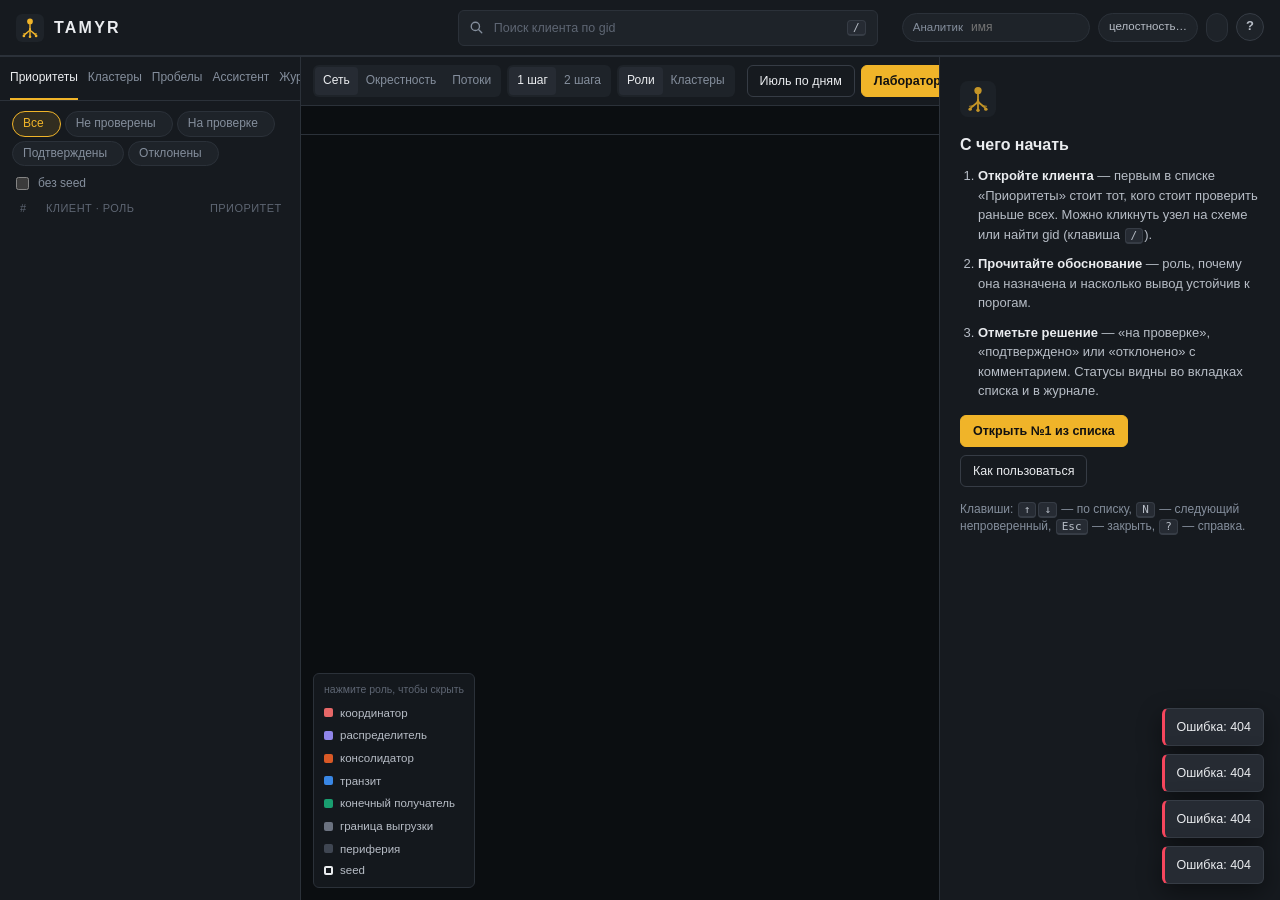
==== commit 8599d133: "Восстановление файлов + UX-доработки" ====
--- a/frontend/index.html
+++ b/frontend/index.html
@@ -26,6 +26,7 @@
     <span id="integrity" class="chip" title="Сверка данных, конфига и кода с отпечатками SHA-256">целостность…</span>
     <span id="storage" class="chip"></span>
     <span class="chip period">Июль 2026 · ≥5 000 ₸</span>
+    <button class="help-btn" id="btn-help" title="Как пользоваться (клавиша ?)" aria-label="Справка">?</button>
   </div>
 </header>
 
@@ -73,6 +74,7 @@
       <div id="chat-log" class="chat-log">
         <div class="msg bot">Задайте вопрос по графу. Например: «кто собирает деньги с seed …», «опиши кластер 2», «что будет, если заблокировать топ-5». Ответы строятся только на функциях графа.</div>
       </div>
+      <div id="chat-chips" class="chat-chips"></div>
       <form id="chat-form" class="chat-form">
         <input id="chat-input" placeholder="Вопрос по сети…" autocomplete="off">
         <button class="btn">Отправить</button>
@@ -133,6 +135,75 @@
   <button data-view="card"><svg viewBox="0 0 24 24" width="20" height="20"><rect x="4" y="3" width="16" height="18" rx="3" stroke="currentColor" stroke-width="2" fill="none"/><path d="M8 8h8M8 12h8M8 16h5" stroke="currentColor" stroke-width="2" stroke-linecap="round"/></svg>Клиент</button>
 </nav>
 <div id="drawer-backdrop" class="drawer-backdrop"></div>
+<div id="help" class="help hidden" role="dialog" aria-modal="true" aria-labelledby="help-title">
+  <div class="help-box">
+    <div class="help-head"><b id="help-title">Как пользоваться Tamyr</b><button class="btn ghost sm" id="help-close">Закрыть · Esc</button></div>
+    <div class="help-body">
+      <section>
+        <h3>За две минуты</h3>
+        <ol class="steps">
+          <li><b>Список «Приоритеты»</b> — кого проверять первым. Под каждым клиентом одной строкой написано почему.</li>
+          <li><b>Карточка клиента</b> справа: роль, обоснование, устойчивость роли, из чего сложился приоритет, куда и откуда шли деньги.</li>
+          <li><b>«Окрестность»</b> — схема: слева плательщики, справа получатели. «2 шага» — цепочка денег на два уровня.</li>
+          <li><b>Решение</b> — «на проверке / подтверждено / отклонено» + комментарий (Enter сохраняет). Вкладки над списком фильтруют по статусу.</li>
+          <li><b>Досье</b> — инфографика по клиенту для печати или PDF. «Справка PDF» — текстовая версия.</li>
+        </ol>
+      </section>
+      <section>
+        <h3>Роли</h3>
+        <dl class="roles-dl">
+          <dt><i style="background:#e66767"></i>координатор</dt><dd>и собирает (≥5 плательщиков), и раздаёт (≥10 получателей) — или в него сходятся деньги нескольких сборщиков</dd>
+          <dt><i style="background:#9085e9"></i>распределитель</dt><dd>раздаёт деньги веером: ≥10 получателей</dd>
+          <dt><i style="background:#d95926"></i>консолидатор</dt><dd>собирает деньги: ≥5 плательщиков</dd>
+          <dt><i style="background:#3987e5"></i>транзит</dt><dd>пропускает через себя 80–120% полученного</dd>
+          <dt><i style="background:#199e70"></i>конечный получатель</dt><dd>деньги остаются у него</dd>
+          <dt><i style="background:#6B7280"></i>граница выгрузки</dt><dd>4-е колено: его исходящие банк не выгружал, вывод делать рано</dd>
+          <dt><i style="background:#3F4652"></i>периферия</dt><dd>признаков схемы нет</dd>
+        </dl>
+        <p class="note">Роли назначаются по порядку: первое выполненное правило — роль клиента. Все пороги — в <code>pipeline/config.yaml</code>.</p>
+      </section>
+      <section>
+        <h3>Как читать карточку</h3>
+        <ul>
+          <li><b>Приоритет</b> 0–1: 35% — роль, 25% — оборот, 20% — сколько seed выше по цепочке, 20% — центральность в сети. Seed ×0,75: он уже известен.</li>
+          <li><b>Устойчивость роли</b>: пороги сдвинули на ±20% в 60 вариантах — в какой доле роль не изменилась. Ниже 70% — вывод пограничный, в карточке указана альтернативная роль.</li>
+          <li><b>Уверенность</b>: 0,5 — клиент ровно на пороге правила, 1,0 — самый выраженный в сети.</li>
+          <li>Жёлтые строки с «!» — ограничения данных: у seed неполный вход, у 4-го колена нет исходящих.</li>
+        </ul>
+      </section>
+      <section>
+        <h3>Лаборатория порогов</h3>
+        <ol class="steps">
+          <li>Откройте «Лабораторию порогов» над схемой.</li>
+          <li>Двигайте ползунок, например «Консолидатор: мин. плательщиков» с 5 до 3.</li>
+          <li>Справа — сколько клиентов в каждой роли было (серым) и стало; ниже — кто сменил роль. На схеме они обведены янтарным.</li>
+          <li>Клик по клиенту в списке «изменившихся» открывает его карточку. «Сбросить» возвращает пороги пайплайна — расхождений 0.</li>
+        </ol>
+        <p class="note">Лаборатория ничего не сохраняет: это проверка «от чего зависит вывод». Действие записывается в журнал.</p>
+        <button class="btn accent sm" id="help-lab">Открыть лабораторию</button>
+      </section>
+      <section>
+        <h3>Ещё</h3>
+        <ul>
+          <li><b>Легенда</b> на схеме кликабельна — скрывает роль (например, периферию), чтобы увидеть костяк сети.</li>
+          <li><b>Кластеры</b> — группы, плотно связанные переводами, с гипотезой по составу ролей. Клик подсвечивает кластер.</li>
+          <li><b>Пробелы</b> — какие выгрузки запросить следующими, чтобы закрыть белые пятна.</li>
+          <li><b>Ассистент</b> отвечает только по данным графа; реальные gid во внешнюю модель не уходят.</li>
+          <li><b>Журнал</b> — кто что смотрел и отмечал; записи связаны хеш-цепочкой.</li>
+          <li><b>Ссылка</b> в карточке копирует адрес клиента — коллега откроет ту же карточку.</li>
+        </ul>
+      </section>
+      <section>
+        <h3>Клавиши</h3>
+        <div class="keys">
+          <span><kbd>/</kbd> поиск по gid</span><span><kbd>↑</kbd><kbd>↓</kbd> по списку</span>
+          <span><kbd>N</kbd> следующий непроверенный</span><span><kbd>E</kbd> окрестность</span>
+          <span><kbd>D</kbd> досье</span><span><kbd>Esc</kbd> закрыть</span><span><kbd>?</kbd> эта справка</span>
+        </div>
+      </section>
+    </div>
+  </div>
+</div>
 <div id="tip" class="tip hidden"></div>
 <script src="vendor/cytoscape.min.js"></script>
 <script src="net.js"></script>
--- a/frontend/style.css
+++ b/frontend/style.css
@@ -306,3 +306,117 @@
 }
 .item .gid { white-space: nowrap; }
 @media (max-width: 1100px) and (min-width: 761px) { .item .pbar { display: none; } }
+
+/* =================== УДОБСТВО =================== */
+/* шапка карточки: gid, копирование, действия — закреплены при прокрутке */
+.card-sticky { position: sticky; top: -16px; z-index: 6; background: var(--panel); margin: -16px -16px 12px; padding: 12px 16px 10px; border-bottom: 1px solid var(--line); }
+.card-head { display: flex; align-items: flex-start; gap: 8px; margin-bottom: 10px; }
+.card-id { flex: 1; min-width: 0; display: flex; flex-wrap: wrap; align-items: center; gap: 6px; }
+.card-id .num { font-size: 13.5px; font-weight: 600; word-break: break-all; letter-spacing: .02em; margin-right: 2px; }
+.icon-btn { border: 1px solid var(--line-2); background: transparent; color: var(--muted); border-radius: 4px; padding: 1px 7px; font-size: 11px; }
+.icon-btn:hover { color: var(--ink); border-color: var(--muted); }
+.card-head .card-close { float: none; margin: 0; }
+.card-actions { display: grid; grid-template-columns: repeat(4, auto); gap: 6px; justify-content: start; }
+.card-actions .btn { padding: 6px 10px; }
+.card-hero { display: grid; grid-template-columns: repeat(3, 1fr); gap: 1px; background: var(--line); border: 1px solid var(--line); border-radius: var(--r); overflow: hidden; margin-bottom: 12px; }
+.card-hero > div { background: var(--panel-2); padding: 9px 10px; }
+.card-hero .big { font: 700 22px var(--mono); line-height: 1.1; color: var(--accent); }
+.card-hero > div:last-child .big { color: var(--ink); }
+.card-hero small { color: var(--muted); font-size: 11px; }
+.term { text-decoration: underline dotted var(--dim); text-underline-offset: 3px; cursor: help; }
+details.more { margin: -4px 0 8px; }
+details.more summary { cursor: pointer; color: var(--muted); font-size: 12px; padding: 4px 0 8px; list-style: none; }
+details.more summary::-webkit-details-marker { display: none; }
+details.more summary::before { content: "▸ "; }
+details.more[open] summary::before { content: "▾ "; }
+details.more summary:hover { color: var(--ink); }
+.card.loading { opacity: .45; transition: opacity .15s; pointer-events: none; }
+
+/* пустая карточка — с чего начать */
+.start { padding: 8px 4px; color: var(--ink-2); }
+.start img { opacity: .8; }
+.start h2 { font-size: 16px; margin: 10px 0 10px; color: var(--ink); }
+.start ol { padding-left: 18px; margin: 0 0 14px; }
+.start li { margin-bottom: 10px; line-height: 1.5; }
+.start li b { color: var(--ink); }
+.start-actions { display: flex; gap: 8px; flex-wrap: wrap; margin-bottom: 14px; }
+kbd { font: 11px var(--mono); background: var(--panel-3); border: 1px solid var(--line-2); border-bottom-width: 2px; border-radius: 4px; padding: 0 5px; color: var(--ink-2); margin: 0 1px; }
+
+/* уведомления */
+.toasts { position: fixed; right: 16px; bottom: 16px; z-index: 80; display: flex; flex-direction: column; gap: 8px; align-items: flex-end; pointer-events: none; }
+.toast { pointer-events: auto; display: flex; align-items: center; gap: 12px; background: var(--panel-3); border: 1px solid var(--line-2); border-left: 3px solid var(--accent);
+         color: var(--ink); padding: 9px 12px; border-radius: var(--r); box-shadow: 0 8px 24px rgba(0,0,0,.45); font-size: 12.5px; max-width: 380px;
+         animation: toast-in .18s ease-out; transition: opacity .35s, transform .35s; }
+.toast.ok { border-left-color: var(--in); }
+.toast.bad { border-left-color: var(--out); }
+.toast.out { opacity: 0; transform: translateY(6px); }
+.toast button { border: 0; background: none; color: var(--accent); font-weight: 600; padding: 0; white-space: nowrap; }
+@keyframes toast-in { from { opacity: 0; transform: translateY(8px); } }
+
+/* справка */
+.help-btn { width: 28px; height: 28px; border-radius: 50%; border: 1px solid var(--line-2); background: var(--panel-2); color: var(--ink-2); font-weight: 700; flex: none; }
+.help-btn:hover { color: #111; background: var(--accent); border-color: var(--accent); }
+.help { position: fixed; inset: 0; z-index: 70; background: rgba(0,0,0,.6); display: flex; align-items: center; justify-content: center; padding: 16px; }
+.help-box { background: var(--panel); border: 1px solid var(--line-2); border-radius: 10px; width: min(820px, 100%); max-height: calc(100dvh - 32px); display: flex; flex-direction: column; box-shadow: 0 24px 60px rgba(0,0,0,.6); }
+.help-head { display: flex; align-items: center; justify-content: space-between; padding: 14px 18px; border-bottom: 1px solid var(--line); font-size: 15px; }
+.help-body { overflow: auto; padding: 6px 18px 18px; display: grid; grid-template-columns: 1fr 1fr; gap: 0 28px; color: var(--ink-2); line-height: 1.5; }
+.help-body section:first-child, .help-body section:last-child { grid-column: 1 / -1; }
+.help-body h3 { font-size: 11px; text-transform: uppercase; letter-spacing: .06em; color: var(--accent); margin: 16px 0 8px; }
+.help-body ol, .help-body ul { padding-left: 18px; margin: 0; }
+.help-body li { margin-bottom: 6px; }
+.help-body b { color: var(--ink); }
+.help-body code { font: 11.5px var(--mono); background: var(--panel-3); padding: 0 4px; border-radius: 3px; }
+.roles-dl { display: grid; grid-template-columns: auto 1fr; gap: 5px 10px; margin: 0 0 8px; font-size: 12.5px; }
+.roles-dl dt { display: flex; align-items: center; gap: 7px; color: var(--ink); white-space: nowrap; }
+.roles-dl dt i { width: 9px; height: 9px; border-radius: 2px; }
+.roles-dl dd { margin: 0; }
+.keys { display: flex; flex-wrap: wrap; gap: 8px 18px; font-size: 12.5px; }
+#help-lab { margin-top: 10px; }
+
+/* подсказки-вопросы ассистенту */
+.chat-chips { display: flex; flex-wrap: wrap; gap: 6px; padding: 8px 0; }
+.qchip { border: 1px solid var(--line-2); background: var(--panel-2); color: var(--ink-2); border-radius: 999px; padding: 4px 10px; font-size: 11.5px; text-align: left; }
+.qchip:hover { border-color: var(--accent); color: var(--ink); }
+
+/* кликабельная легенда */
+.legend button { display: flex; align-items: center; gap: 7px; border: 0; background: none; padding: 1px 0; color: var(--ink-2); font-size: 11.5px; text-align: left; }
+.legend button:hover { color: var(--ink); }
+.legend button.off { color: var(--dim); text-decoration: line-through; }
+.legend button.off i { opacity: .25; }
+.legend .lg-h { color: var(--dim); font-size: 10.5px; margin-bottom: 2px; }
+.legend .lg-reset { color: var(--accent); margin-top: 2px; }
+
+
+@media (max-width: 1100px) {
+  .card-sticky { top: -16px; }
+}
+@media (max-width: 760px) {
+  .card-actions { grid-template-columns: 1fr 1fr; }
+  .card-hero .big { font-size: 19px; }
+  .help-body { grid-template-columns: 1fr; }
+  .help-btn { width: 26px; height: 26px; }
+  .toasts { left: 12px; right: 12px; bottom: 72px; align-items: stretch; }
+  .toast { max-width: none; }
+  .start .note { display: none; }
+}
+/* правки раскладки карточки и панели */
+.card-head { align-items: center; margin-bottom: 6px; }
+.card-gid { flex: 1; min-width: 0; font-size: 14px; font-weight: 600; letter-spacing: .02em; word-break: break-all; }
+.card-tools { display: flex; align-items: center; gap: 6px; margin-bottom: 10px; flex-wrap: wrap; }
+.card-tools .next { margin-left: auto; color: var(--accent); border-color: rgba(240,180,41,.4); }
+.card-tools .next:hover { background: var(--accent-soft); color: var(--accent); }
+.rank-chip { font: 11px var(--mono); color: var(--muted); }
+.card-actions { grid-template-columns: repeat(4, 1fr); }
+.card-actions .btn { padding: 6px 6px; white-space: nowrap; }
+.chat-form input { min-width: 0; }
+.chat-form .btn { flex: none; }
+main { grid-template-columns: 340px 1fr 360px; }
+.seg button { padding: 5px 8px; font-size: 12px; }
+.toolbar { flex-wrap: nowrap; overflow-x: auto; scrollbar-width: none; gap: 6px; }
+.toolbar::-webkit-scrollbar { display: none; }
+.toolbar > * { flex: none; }
+.toolbar .sep { flex: 1; }
+@media (max-width: 1280px) { main { grid-template-columns: 300px 1fr 340px; } }
+@media (max-width: 1100px) { main { grid-template-columns: 300px 1fr; } }
+@media (max-width: 760px) { main { grid-template-columns: 1fr; } .card-actions { grid-template-columns: 1fr 1fr; } .decomp .r { grid-template-columns: 140px 1fr 36px; } }
+a.btn { text-decoration: none; display: inline-flex; align-items: center; }
